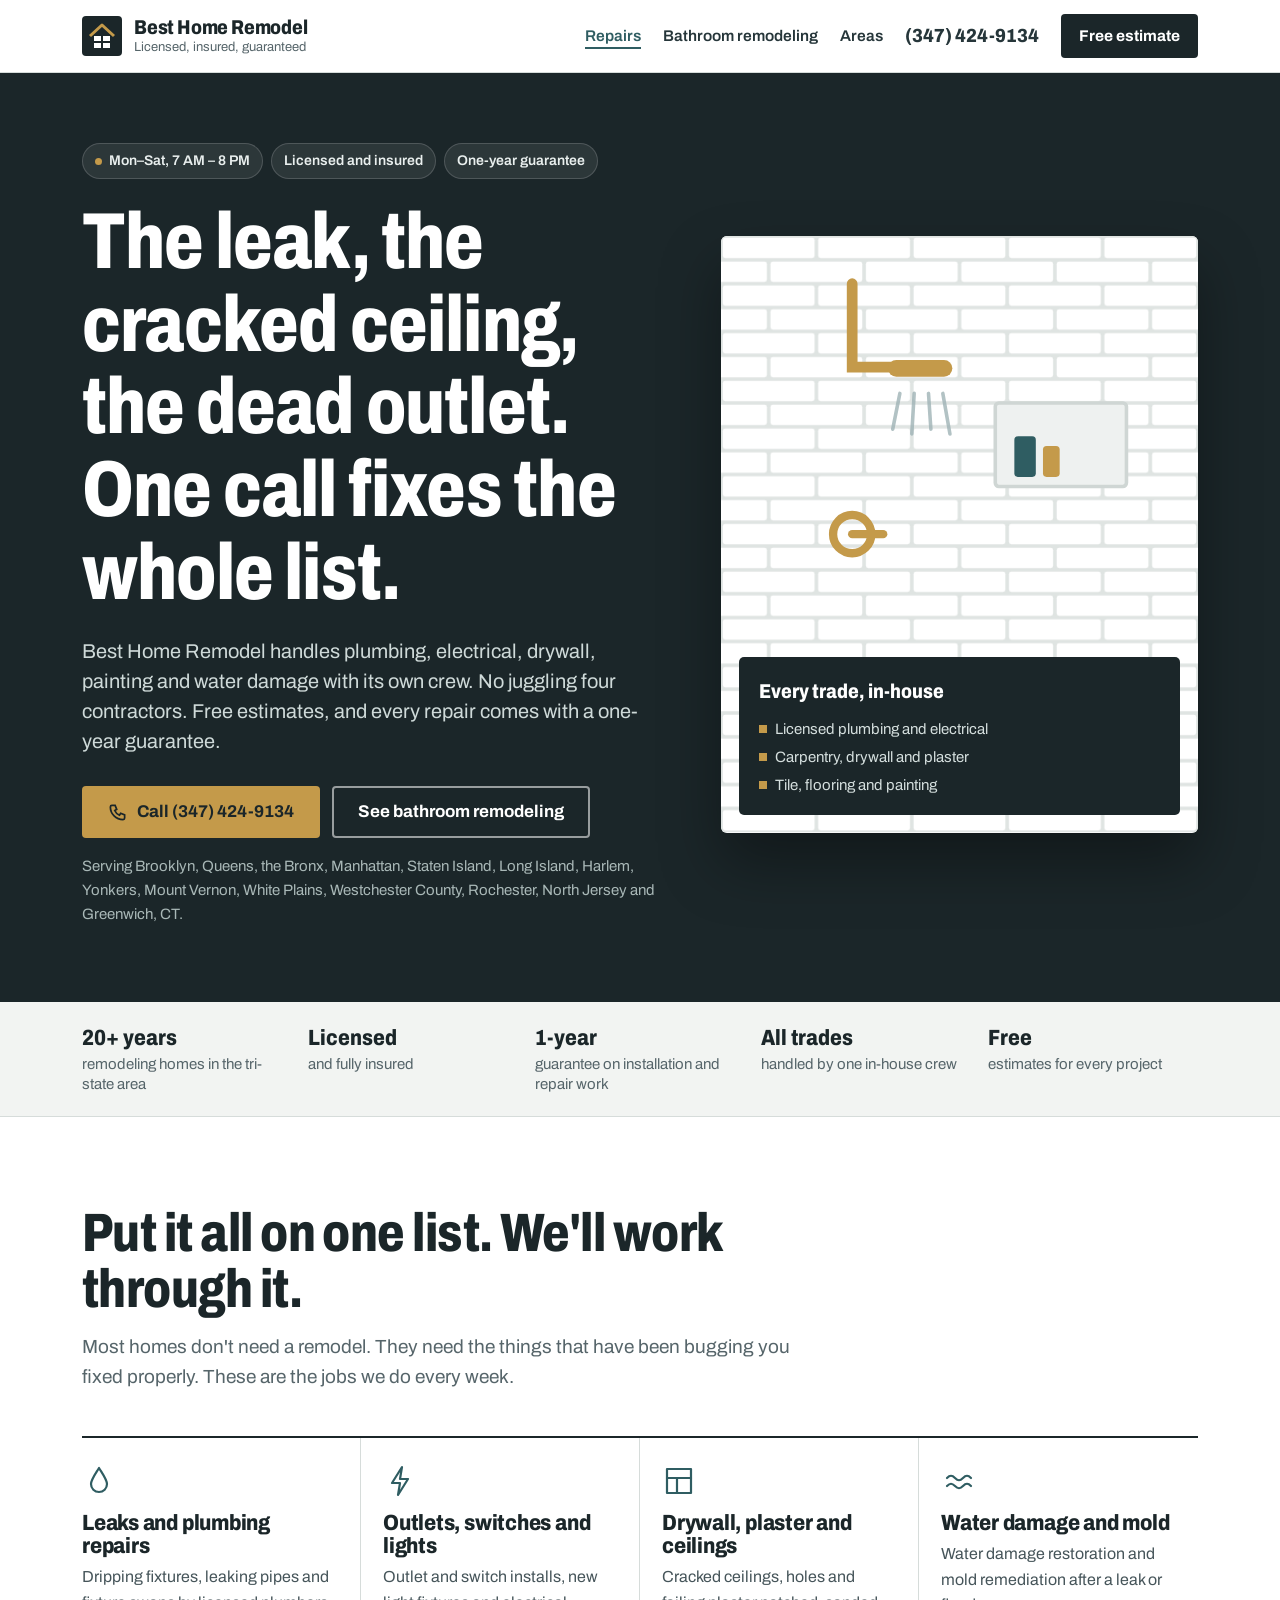
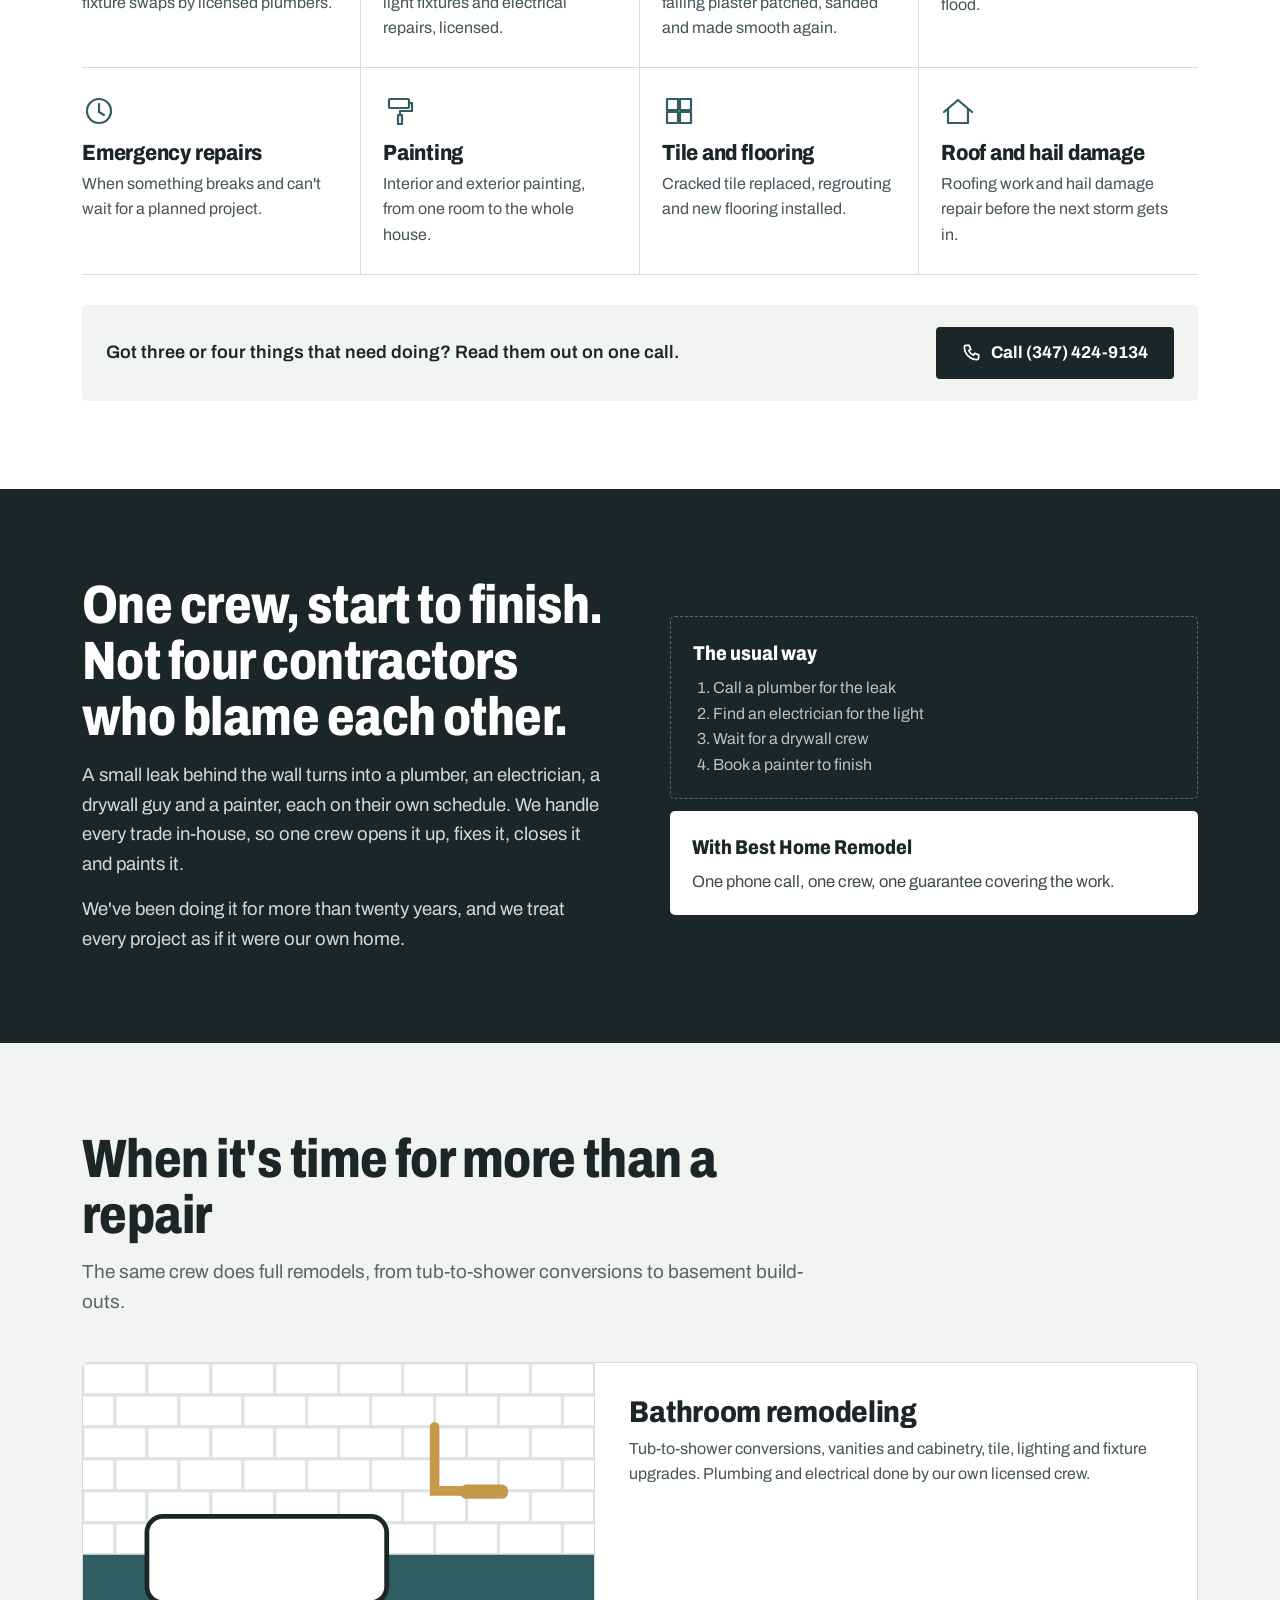
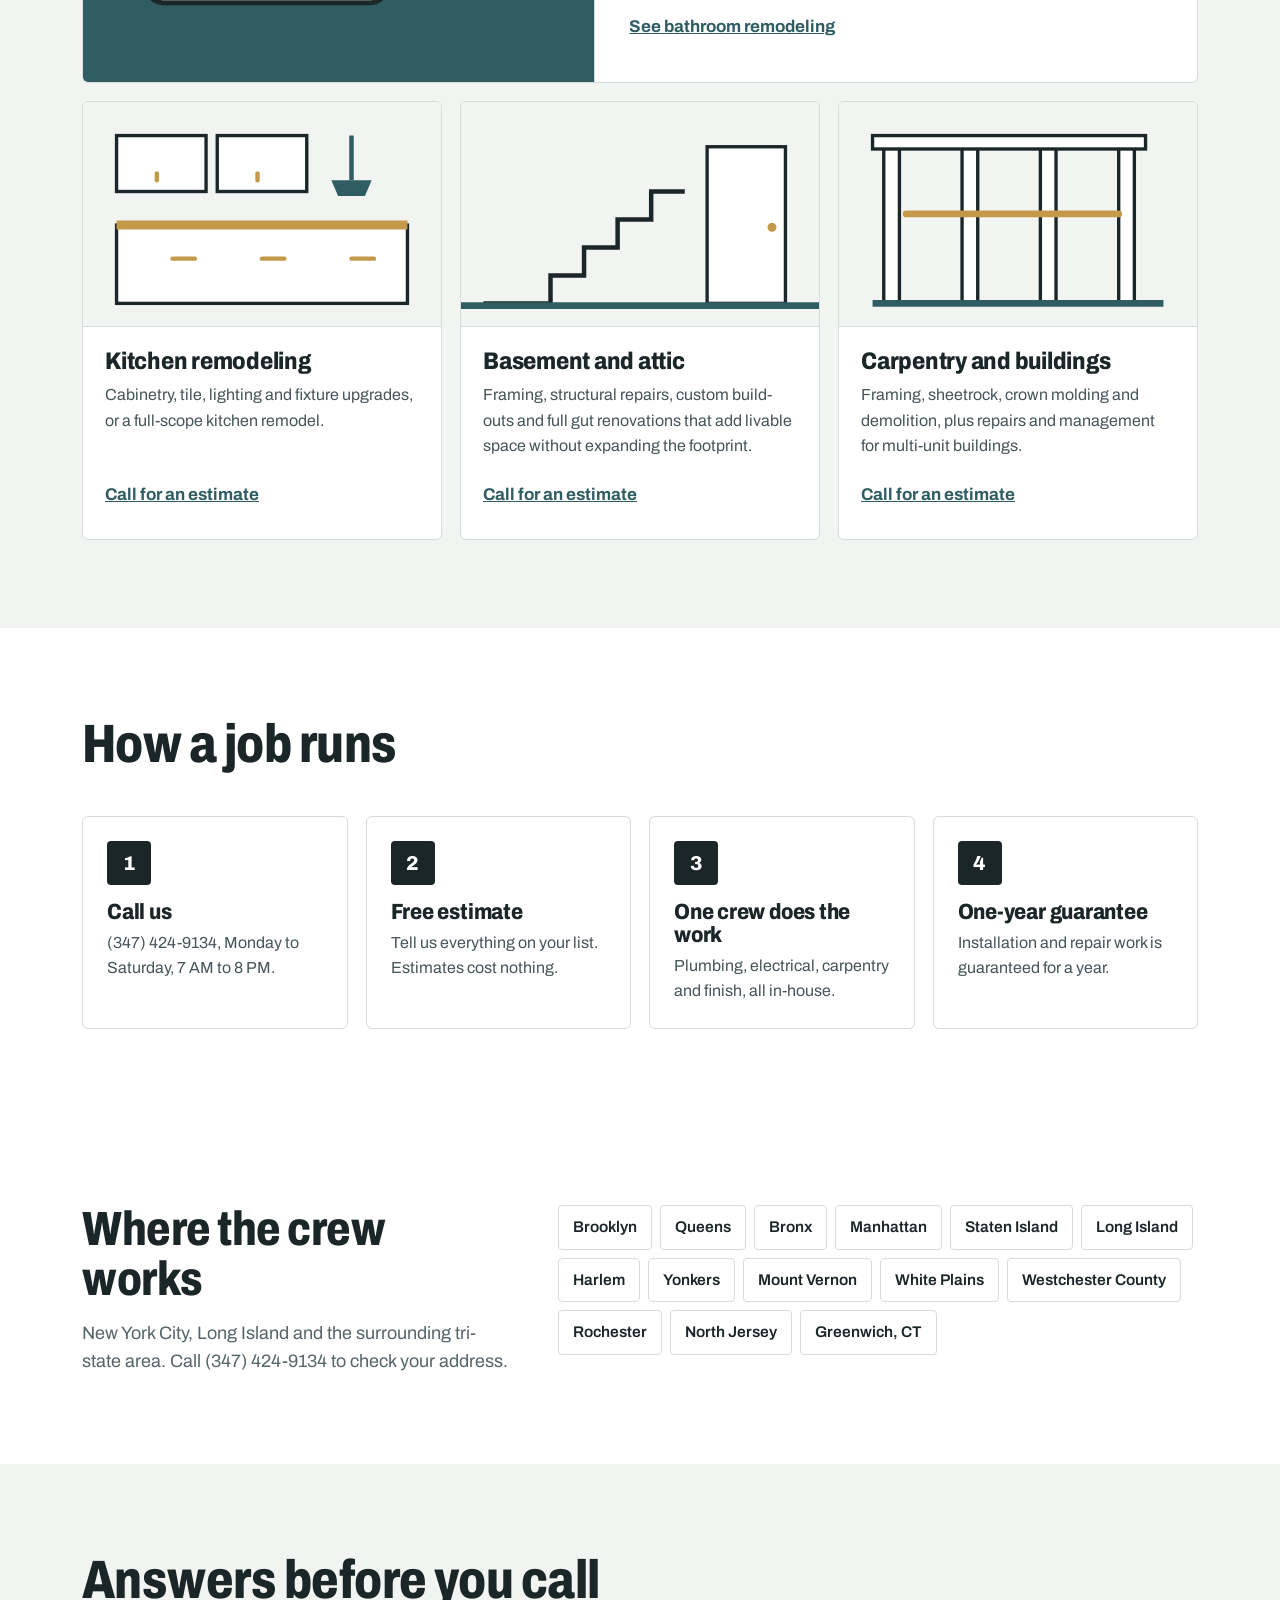
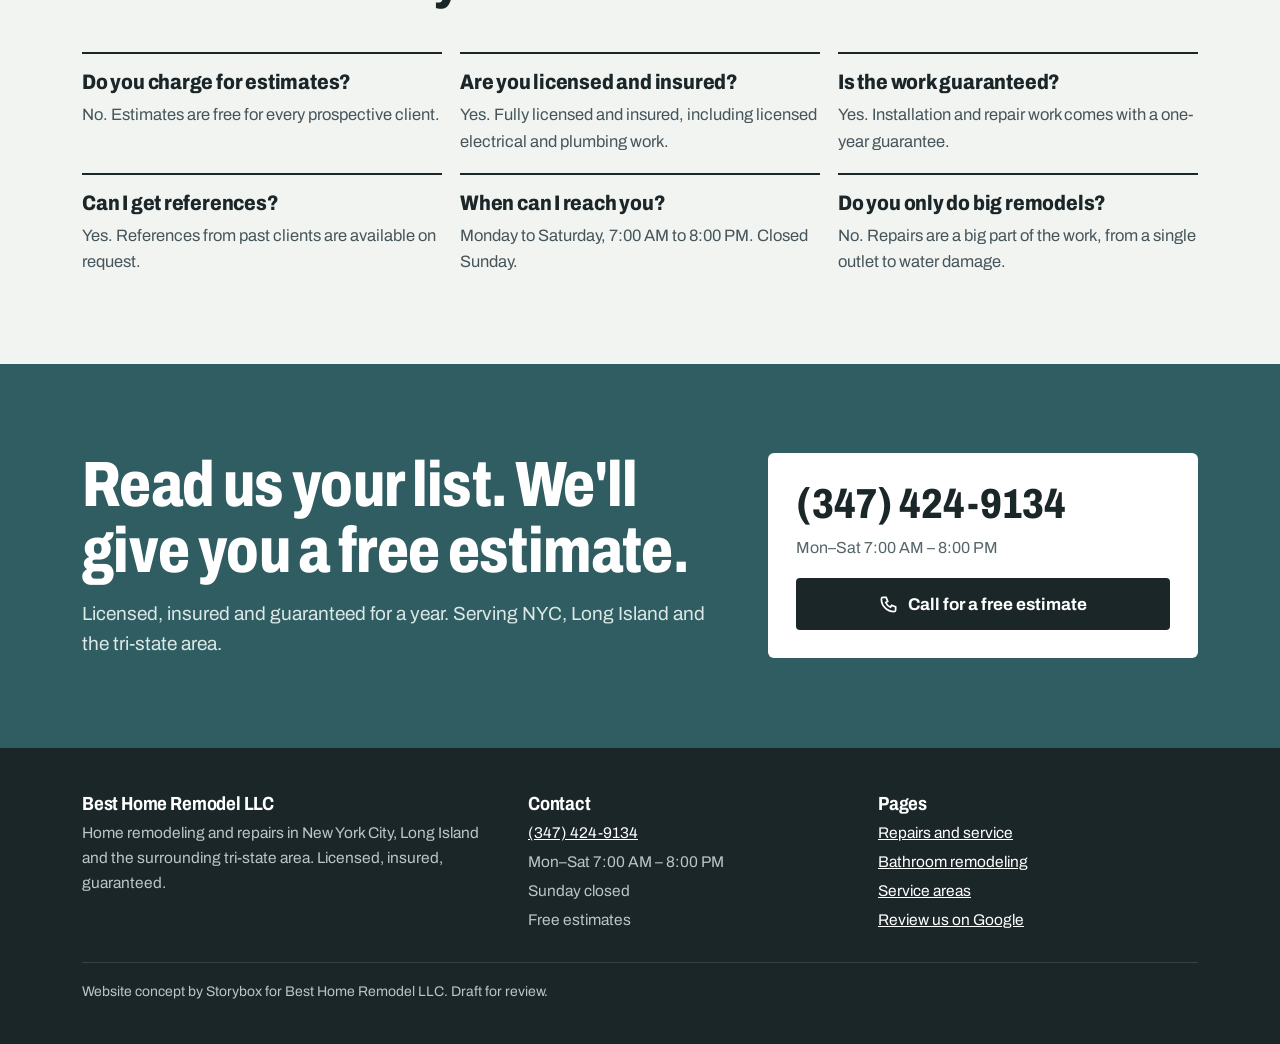
==== index.html @ 18600c7a "Best Home Remodel website: service home page and bathroom remodeling landing page Co-Authored-By: Cl" ====
<!DOCTYPE html>
<html lang="en">
<head>
<meta charset="utf-8">
<meta name="viewport" content="width=device-width, initial-scale=1, viewport-fit=cover">
<meta name="robots" content="noindex, nofollow">
<title>Best Home Remodel LLC – Home repairs and remodeling in NYC and Long Island</title>
<meta name="description" content="Licensed, insured home repairs and remodeling in Brooklyn, Queens, the Bronx, Manhattan, Staten Island and Long Island. Plumbing, electrical, drywall, water damage. Free estimates. Call (347) 424-9134.">
<link rel="preconnect" href="https://fonts.googleapis.com">
<link rel="preconnect" href="https://fonts.gstatic.com" crossorigin>
<link href="https://fonts.googleapis.com/css2?family=Archivo:wdth,wght@62..125,400..800&display=swap" rel="stylesheet">
<link rel="stylesheet" href="styles.css">
</head>
<body>
<a class="skip" href="#main">Skip to content</a><header class="top">
  <div class="wrap">
    <a class="brand" href="index.html" aria-label="Best Home Remodel LLC home"><svg class="brand-mark" viewBox="0 0 40 40" aria-hidden="true"><rect width="40" height="40" rx="4" fill="#1b2629"/><path d="M8 20 20 9l12 11" fill="none" stroke="#c49a4a" stroke-width="3" stroke-linejoin="round"/><rect x="12" y="20" width="7" height="5" fill="#fff"/><rect x="21" y="20" width="7" height="5" fill="#fff"/><rect x="12" y="27" width="7" height="5" fill="#fff"/><rect x="21" y="27" width="7" height="5" fill="#fff"/></svg><div><b>Best Home Remodel</b><span>Licensed, insured, guaranteed</span></div></a>
    <nav class="nav" aria-label="Main">
      <a class="navlink hide-md" href="index.html#repairs" aria-current="page">Repairs</a>
      <a class="navlink" href="bathroom.html">Bathroom remodeling</a>
      <a class="navlink hide-md" href="index.html#areas">Areas</a>
      <a class="top-num" href="tel:+13474249134">(347) 424-9134</a>
      <a class="btn btn-ink" href="tel:+13474249134">Free estimate</a>
      <a class="mini" href="tel:+13474249134">Call</a>
    </nav>
  </div>
</header>
<main id="main">
<section class="hero" aria-labelledby="h1">
  <div class="wrap">
    <div>
      <div class="hero-meta"><span class="chip"><i></i>Mon–Sat, 7 AM – 8 PM</span><span class="chip">Licensed and insured</span><span class="chip">One-year guarantee</span></div>
      <h1 id="h1">The leak, the cracked ceiling, the dead outlet. One call fixes the whole list.</h1>
      <p class="hero-sub">Best Home Remodel handles plumbing, electrical, drywall, painting and water damage with its own crew. No juggling four contractors. Free estimates, and every repair comes with a one-year guarantee.</p>
      <div class="hero-cta">
        <a class="btn btn-brass" href="tel:+13474249134"><svg viewBox="0 0 24 24" fill="none" stroke="currentColor" stroke-width="2.2" aria-hidden="true"><path d="M5 3h4l2 5-2.5 1.5a11 11 0 0 0 6 6L16 13l5 2v4a2 2 0 0 1-2 2A16 16 0 0 1 3 5a2 2 0 0 1 2-2"/></svg>Call (347) 424-9134</a>
        <a class="btn btn-line-light" href="bathroom.html">See bathroom remodeling</a>
      </div>
      <p class="hero-note">Serving Brooklyn, Queens, the Bronx, Manhattan, Staten Island, Long Island, Harlem, Yonkers, Mount Vernon, White Plains, Westchester County, Rochester, North Jersey and Greenwich, CT.</p>
    </div>
    <div class="tilepanel">
      <svg viewBox="0 0 400 500" preserveAspectRatio="xMidYMid slice" aria-hidden="true">
  <defs>
    <pattern id="sub" width="80" height="40" patternUnits="userSpaceOnUse">
      <rect width="80" height="40" fill="#dfe4e2"/>
      <rect x="1.5" y="1.5" width="77" height="17" rx="2" fill="#fff"/>
      <rect x="-38.5" y="21.5" width="77" height="17" rx="2" fill="#fff"/>
      <rect x="41.5" y="21.5" width="77" height="17" rx="2" fill="#fff"/>
    </pattern>
  </defs>
  <rect width="400" height="500" fill="url(#sub)"/>
  <rect x="230" y="140" width="110" height="70" rx="3" fill="#eef1f0" stroke="#cfd6d4" stroke-width="3"/>
  <rect x="246" y="168" width="18" height="34" rx="3" fill="#2f5d62"/><rect x="270" y="176" width="14" height="26" rx="3" fill="#c49a4a"/>
  <path d="M110 40v70h46" fill="none" stroke="#c49a4a" stroke-width="9" stroke-linecap="round"/>
  <rect x="140" y="104" width="54" height="14" rx="7" fill="#c49a4a"/>
  <g stroke="#9fb3b6" stroke-width="3" stroke-linecap="round" opacity=".8"><path d="M150 132l-6 30M162 132l-2 34M174 132l2 30M186 132l6 34"/></g>
  <circle cx="110" cy="250" r="16" fill="none" stroke="#c49a4a" stroke-width="7"/><path d="M110 250h26" stroke="#c49a4a" stroke-width="7" stroke-linecap="round"/>
</svg>
      <div class="tilecard"><b>Every trade, in-house</b><ul><li>Licensed plumbing and electrical</li><li>Carpentry, drywall and plaster</li><li>Tile, flooring and painting</li></ul></div>
    </div>
  </div>
</section>

<div class="proof"><ul>
  <li><b>20+ years</b>remodeling homes in the tri-state area</li>
  <li><b>Licensed</b>and fully insured</li>
  <li><b>1-year</b>guarantee on installation and repair work</li>
  <li><b>All trades</b>handled by one in-house crew</li>
  <li><b>Free</b>estimates for every project</li>
</ul></div>

<section class="band" id="repairs" aria-labelledby="rep-h">
  <div class="wrap">
    <div class="head"><h2 id="rep-h">Put it all on one list. We'll work through it.</h2><p>Most homes don't need a remodel. They need the things that have been bugging you fixed properly. These are the jobs we do every week.</p></div>
    <div class="fixes"><article class="fix"><svg viewBox="0 0 34 34" fill="none" stroke="currentColor" stroke-width="2.2" stroke-linecap="round" stroke-linejoin="round" aria-hidden="true"><path d="M17 4c-5 8-8 12-8 16a8 8 0 0 0 16 0c0-4-3-8-8-16z"/></svg><h3>Leaks and plumbing repairs</h3><p>Dripping fixtures, leaking pipes and fixture swaps by licensed plumbers.</p></article><article class="fix"><svg viewBox="0 0 34 34" fill="none" stroke="currentColor" stroke-width="2.2" stroke-linecap="round" stroke-linejoin="round" aria-hidden="true"><path d="M19 3 9 19h8l-2 12 10-16h-8z"/></svg><h3>Outlets, switches and lights</h3><p>Outlet and switch installs, new light fixtures and electrical repairs, licensed.</p></article><article class="fix"><svg viewBox="0 0 34 34" fill="none" stroke="currentColor" stroke-width="2.2" stroke-linecap="round" stroke-linejoin="round" aria-hidden="true"><rect x="5" y="5" width="24" height="24"/><path d="M5 14h24M15 14v15"/></svg><h3>Drywall, plaster and ceilings</h3><p>Cracked ceilings, holes and failing plaster patched, sanded and made smooth again.</p></article><article class="fix"><svg viewBox="0 0 34 34" fill="none" stroke="currentColor" stroke-width="2.2" stroke-linecap="round" stroke-linejoin="round" aria-hidden="true"><path d="M6 22c3-3 5-3 8 0s5 3 8 0 5-3 8 0"/><path d="M6 14c3-3 5-3 8 0s5 3 8 0 5-3 8 0"/></svg><h3>Water damage and mold</h3><p>Water damage restoration and mold remediation after a leak or flood.</p></article><article class="fix"><svg viewBox="0 0 34 34" fill="none" stroke="currentColor" stroke-width="2.2" stroke-linecap="round" stroke-linejoin="round" aria-hidden="true"><circle cx="17" cy="17" r="12"/><path d="M17 10v8l5 3"/></svg><h3>Emergency repairs</h3><p>When something breaks and can't wait for a planned project.</p></article><article class="fix"><svg viewBox="0 0 34 34" fill="none" stroke="currentColor" stroke-width="2.2" stroke-linecap="round" stroke-linejoin="round" aria-hidden="true"><rect x="6" y="5" width="20" height="9" rx="1"/><path d="M26 9h3v8H17v4M15 21h4v9h-4z"/></svg><h3>Painting</h3><p>Interior and exterior painting, from one room to the whole house.</p></article><article class="fix"><svg viewBox="0 0 34 34" fill="none" stroke="currentColor" stroke-width="2.2" stroke-linecap="round" stroke-linejoin="round" aria-hidden="true"><rect x="5" y="5" width="11" height="11"/><rect x="18" y="5" width="11" height="11"/><rect x="5" y="18" width="11" height="11"/><rect x="18" y="18" width="11" height="11"/></svg><h3>Tile and flooring</h3><p>Cracked tile replaced, regrouting and new flooring installed.</p></article><article class="fix"><svg viewBox="0 0 34 34" fill="none" stroke="currentColor" stroke-width="2.2" stroke-linecap="round" stroke-linejoin="round" aria-hidden="true"><path d="M3 18 17 6l14 12"/><path d="M7 15v14h20V15"/></svg><h3>Roof and hail damage</h3><p>Roofing work and hail damage repair before the next storm gets in.</p></article></div>
    <div class="fix-cta"><p>Got three or four things that need doing? Read them out on one call.</p><a class="btn btn-ink" href="tel:+13474249134"><svg viewBox="0 0 24 24" fill="none" stroke="currentColor" stroke-width="2.2" aria-hidden="true"><path d="M5 3h4l2 5-2.5 1.5a11 11 0 0 0 6 6L16 13l5 2v4a2 2 0 0 1-2 2A16 16 0 0 1 3 5a2 2 0 0 1 2-2"/></svg>Call (347) 424-9134</a></div>
  </div>
</section>

<section class="band band-ink" aria-labelledby="crew-h">
  <div class="wrap crew">
    <div>
      <h2 id="crew-h">One crew, start to finish. Not four contractors who blame each other.</h2>
      <p>A small leak behind the wall turns into a plumber, an electrician, a drywall guy and a painter, each on their own schedule. We handle every trade in-house, so one crew opens it up, fixes it, closes it and paints it.</p>
      <p>We've been doing it for more than twenty years, and we treat every project as if it were our own home.</p>
    </div>
    <div class="versus">
      <div class="vs-old"><b>The usual way</b><ol><li>Call a plumber for the leak</li><li>Find an electrician for the light</li><li>Wait for a drywall crew</li><li>Book a painter to finish</li></ol></div>
      <div class="vs-new"><b>With Best Home Remodel</b><p>One phone call, one crew, one guarantee covering the work.</p></div>
    </div>
  </div>
</section>

<section class="band band-stone" id="remodels" aria-labelledby="rem-h">
  <div class="wrap">
    <div class="head"><h2 id="rem-h">When it's time for more than a repair</h2><p>The same crew does full remodels, from tub-to-shower conversions to basement build-outs.</p></div>
    <div class="rems">
      <article class="rem rem-feature"><div class="art"><svg viewBox="0 0 320 200" preserveAspectRatio="xMidYMid slice" aria-hidden="true"><rect width="320" height="200" fill="#eef1f0"/><g fill="#fff" stroke="#dfe4e2" stroke-width="2"><rect x="0" y="0" width="40" height="20"/><rect x="40" y="0" width="40" height="20"/><rect x="80" y="0" width="40" height="20"/><rect x="120" y="0" width="40" height="20"/><rect x="160" y="0" width="40" height="20"/><rect x="200" y="0" width="40" height="20"/><rect x="240" y="0" width="40" height="20"/><rect x="280" y="0" width="40" height="20"/><rect x="-20" y="20" width="40" height="20"/><rect x="20" y="20" width="40" height="20"/><rect x="60" y="20" width="40" height="20"/><rect x="100" y="20" width="40" height="20"/><rect x="140" y="20" width="40" height="20"/><rect x="180" y="20" width="40" height="20"/><rect x="220" y="20" width="40" height="20"/><rect x="260" y="20" width="40" height="20"/><rect x="300" y="20" width="40" height="20"/><rect x="0" y="40" width="40" height="20"/><rect x="40" y="40" width="40" height="20"/><rect x="80" y="40" width="40" height="20"/><rect x="120" y="40" width="40" height="20"/><rect x="160" y="40" width="40" height="20"/><rect x="200" y="40" width="40" height="20"/><rect x="240" y="40" width="40" height="20"/><rect x="280" y="40" width="40" height="20"/><rect x="-20" y="60" width="40" height="20"/><rect x="20" y="60" width="40" height="20"/><rect x="60" y="60" width="40" height="20"/><rect x="100" y="60" width="40" height="20"/><rect x="140" y="60" width="40" height="20"/><rect x="180" y="60" width="40" height="20"/><rect x="220" y="60" width="40" height="20"/><rect x="260" y="60" width="40" height="20"/><rect x="300" y="60" width="40" height="20"/><rect x="0" y="80" width="40" height="20"/><rect x="40" y="80" width="40" height="20"/><rect x="80" y="80" width="40" height="20"/><rect x="120" y="80" width="40" height="20"/><rect x="160" y="80" width="40" height="20"/><rect x="200" y="80" width="40" height="20"/><rect x="240" y="80" width="40" height="20"/><rect x="280" y="80" width="40" height="20"/><rect x="-20" y="100" width="40" height="20"/><rect x="20" y="100" width="40" height="20"/><rect x="60" y="100" width="40" height="20"/><rect x="100" y="100" width="40" height="20"/><rect x="140" y="100" width="40" height="20"/><rect x="180" y="100" width="40" height="20"/><rect x="220" y="100" width="40" height="20"/><rect x="260" y="100" width="40" height="20"/><rect x="300" y="100" width="40" height="20"/></g><rect x="0" y="120" width="320" height="80" fill="#2f5d62"/><rect x="40" y="96" width="150" height="54" rx="10" fill="#fff" stroke="#1b2629" stroke-width="3"/><path d="M220 40v40h24" stroke="#c49a4a" stroke-width="6" fill="none" stroke-linecap="round"/><rect x="236" y="76" width="30" height="9" rx="4" fill="#c49a4a"/></svg></div><div class="txt"><h3>Bathroom remodeling</h3><p>Tub-to-shower conversions, vanities and cabinetry, tile, lighting and fixture upgrades. Plumbing and electrical done by our own licensed crew.</p><a href="bathroom.html">See bathroom remodeling</a></div></article>
      <article class="rem"><div class="art"><svg viewBox="0 0 320 200" preserveAspectRatio="xMidYMid slice" aria-hidden="true"><rect width="320" height="200" fill="#f2f4f2"/><g fill="#fff" stroke="#1b2629" stroke-width="3"><rect x="30" y="30" width="80" height="50"/><rect x="120" y="30" width="80" height="50"/><rect x="30" y="110" width="260" height="70"/></g><path d="M30 110h260" stroke="#c49a4a" stroke-width="8"/><g stroke="#c49a4a" stroke-width="4" stroke-linecap="round"><path d="M66 70v-6M156 70v-6M80 140h20M160 140h20M240 140h20"/></g><path d="M240 30v40" stroke="#2f5d62" stroke-width="4"/><path d="M222 70h36l-6 14h-24z" fill="#2f5d62"/></svg></div><div class="txt"><h3>Kitchen remodeling</h3><p>Cabinetry, tile, lighting and fixture upgrades, or a full-scope kitchen remodel.</p><a href="tel:+13474249134">Call for an estimate</a></div></article>
      <article class="rem"><div class="art"><svg viewBox="0 0 320 200" preserveAspectRatio="xMidYMid slice" aria-hidden="true"><rect width="320" height="200" fill="#f2f4f2"/><path d="M20 180h60v-25h30v-25h30v-25h30v-25h30" fill="none" stroke="#1b2629" stroke-width="4"/><rect x="220" y="40" width="70" height="140" fill="#fff" stroke="#1b2629" stroke-width="3"/><circle cx="278" cy="112" r="4" fill="#c49a4a"/><path d="M0 182h320" stroke="#2f5d62" stroke-width="6"/></svg></div><div class="txt"><h3>Basement and attic</h3><p>Framing, structural repairs, custom build-outs and full gut renovations that add livable space without expanding the footprint.</p><a href="tel:+13474249134">Call for an estimate</a></div></article>
      <article class="rem"><div class="art"><svg viewBox="0 0 320 200" preserveAspectRatio="xMidYMid slice" aria-hidden="true"><rect width="320" height="200" fill="#f2f4f2"/><g stroke="#1b2629" stroke-width="3" fill="#fff"><rect x="40" y="40" width="14" height="140"/><rect x="110" y="40" width="14" height="140"/><rect x="180" y="40" width="14" height="140"/><rect x="250" y="40" width="14" height="140"/><rect x="30" y="30" width="244" height="12"/></g><path d="M30 180h260" stroke="#2f5d62" stroke-width="6"/><path d="M60 100h190" stroke="#c49a4a" stroke-width="6" stroke-linecap="round"/></svg></div><div class="txt"><h3>Carpentry and buildings</h3><p>Framing, sheetrock, crown molding and demolition, plus repairs and management for multi-unit buildings.</p><a href="tel:+13474249134">Call for an estimate</a></div></article>
    </div>
  </div>
</section>

<section class="band" aria-labelledby="how-h">
  <div class="wrap">
    <div class="head"><h2 id="how-h">How a job runs</h2></div>
    <ol class="steps">
      <li><h3>Call us</h3><p>(347) 424-9134, Monday to Saturday, 7 AM to 8 PM.</p></li>
      <li><h3>Free estimate</h3><p>Tell us everything on your list. Estimates cost nothing.</p></li>
      <li><h3>One crew does the work</h3><p>Plumbing, electrical, carpentry and finish, all in-house.</p></li>
      <li><h3>One-year guarantee</h3><p>Installation and repair work is guaranteed for a year.</p></li>
    </ol>
  </div>
</section>

<section class="band" id="areas" aria-labelledby="areas-h">
  <div class="wrap areas">
    <div><h2 id="areas-h">Where the crew works</h2><p>New York City, Long Island and the surrounding tri-state area. Call (347) 424-9134 to check your address.</p></div>
    <ul class="area-list"><li>Brooklyn</li><li>Queens</li><li>Bronx</li><li>Manhattan</li><li>Staten Island</li><li>Long Island</li><li>Harlem</li><li>Yonkers</li><li>Mount Vernon</li><li>White Plains</li><li>Westchester County</li><li>Rochester</li><li>North Jersey</li><li>Greenwich, CT</li></ul>
  </div>
</section>

<section class="band band-stone" aria-labelledby="ans-h">
  <div class="wrap">
    <div class="head"><h2 id="ans-h">Answers before you call</h2></div>
    <div class="answers">
      <div class="ans"><h3>Do you charge for estimates?</h3><p>No. Estimates are free for every prospective client.</p></div>
      <div class="ans"><h3>Are you licensed and insured?</h3><p>Yes. Fully licensed and insured, including licensed electrical and plumbing work.</p></div>
      <div class="ans"><h3>Is the work guaranteed?</h3><p>Yes. Installation and repair work comes with a one-year guarantee.</p></div>
      <div class="ans"><h3>Can I get references?</h3><p>Yes. References from past clients are available on request.</p></div>
      <div class="ans"><h3>When can I reach you?</h3><p>Monday to Saturday, 7:00 AM to 8:00 PM. Closed Sunday.</p></div>
      <div class="ans"><h3>Do you only do big remodels?</h3><p>No. Repairs are a big part of the work, from a single outlet to water damage.</p></div>
    </div>
  </div>
</section>

<section class="final" aria-labelledby="final-h">
  <div class="wrap">
    <div><h2 id="final-h">Read us your list. We'll give you a free estimate.</h2><p>Licensed, insured and guaranteed for a year. Serving NYC, Long Island and the tri-state area.</p></div>
    <div class="final-box"><a class="num" href="tel:+13474249134">(347) 424-9134</a><p>Mon–Sat 7:00 AM – 8:00 PM</p><a class="btn btn-ink" href="tel:+13474249134"><svg viewBox="0 0 24 24" fill="none" stroke="currentColor" stroke-width="2.2" aria-hidden="true"><path d="M5 3h4l2 5-2.5 1.5a11 11 0 0 0 6 6L16 13l5 2v4a2 2 0 0 1-2 2A16 16 0 0 1 3 5a2 2 0 0 1 2-2"/></svg>Call for a free estimate</a></div>
  </div>
</section>
</main>
<footer>
  <div class="wrap">
    <div><h3>Best Home Remodel LLC</h3><p>Home remodeling and repairs in New York City, Long Island and the surrounding tri-state area. Licensed, insured, guaranteed.</p></div>
    <div><h3>Contact</h3><ul><li><a href="tel:+13474249134">(347) 424-9134</a></li><li>Mon–Sat 7:00 AM – 8:00 PM</li><li>Sunday closed</li><li>Free estimates</li></ul></div>
    <div><h3>Pages</h3><ul><li><a href="index.html#repairs">Repairs and service</a></li><li><a href="bathroom.html">Bathroom remodeling</a></li><li><a href="index.html#areas">Service areas</a></li><li><a href="https://search.google.com/local/writereview?placeid=ChIJJx5KCB2IJyoRbcGfbF3zYCs">Review us on Google</a></li></ul></div>
    <p class="fine">Website concept by Storybox for Best Home Remodel LLC. Draft for review.</p>
  </div>
</footer>
<nav class="phonebar" aria-label="Quick contact">
  <a class="btn btn-brass" href="tel:+13474249134">Call (347) 424-9134</a>
  <a class="btn btn-line-light" href="tel:+13474249134">Free estimate</a>
</nav>
</body>
</html>
---- styles.css ----
:root{
  --ink:#1b2629; --ink-2:#26363a; --teal:#2f5d62; --teal-dk:#234649;
  --brass:#c49a4a; --brass-dk:#a87f33;
  --tile:#ffffff; --grout:#e3e7e5; --stone:#f2f4f2; --muted:#56656a; --line:#d6dcda;
  --font:"Archivo",system-ui,-apple-system,"Segoe UI",sans-serif;
  --wrap:1160px;
}
*{box-sizing:border-box}
html{scroll-behavior:smooth}
body{margin:0;font-family:var(--font);font-size:17px;line-height:1.6;color:var(--ink);background:var(--tile);-webkit-font-smoothing:antialiased}
img,svg{display:block;max-width:100%}
a{color:inherit}
h1,h2,h3{font-family:var(--font);margin:0;line-height:1.04;font-stretch:88%;letter-spacing:-.01em}
p{margin:0}
.wrap{max-width:var(--wrap);margin:0 auto;padding:0 22px}
.skip{position:absolute;left:-9999px;top:8px;background:var(--brass);color:var(--ink);padding:10px 14px;z-index:99;font-weight:700}
.skip:focus{left:8px}
:focus-visible{outline:3px solid var(--brass);outline-offset:3px;border-radius:3px}

/* header */
.top{position:sticky;top:0;z-index:40;background:rgba(255,255,255,.96);backdrop-filter:blur(6px);border-bottom:1px solid var(--line)}
.top .wrap{display:flex;align-items:center;justify-content:space-between;gap:18px;min-height:72px}
.brand{display:flex;align-items:center;gap:12px;text-decoration:none}
.brand-mark{width:40px;height:40px}
.brand b{display:block;font-size:20px;font-weight:800;font-stretch:85%;letter-spacing:-.01em;line-height:1}
.brand span{display:block;font-size:13px;color:var(--muted);line-height:1.2;margin-top:3px}
.nav{display:flex;align-items:center;gap:22px;font-size:15.5px;font-weight:600}
.nav a{text-decoration:none;color:var(--ink-2)}
.nav a:hover{color:var(--teal)}
.nav a[aria-current="page"]{color:var(--teal);text-decoration:underline;text-underline-offset:6px;text-decoration-thickness:2px}
.top-num{font-weight:800;font-size:19px;text-decoration:none;font-stretch:90%}

/* buttons */
.btn{display:inline-flex;align-items:center;justify-content:center;gap:10px;min-height:52px;padding:0 24px;border-radius:4px;font-weight:700;font-size:17px;text-decoration:none;border:2px solid transparent;transition:background .15s,border-color .15s,color .15s}
.btn svg{width:19px;height:19px;flex:none}
.btn-brass{background:var(--brass);color:var(--ink)}
.btn-brass:hover{background:#d4ab5c}
.btn-ink{background:var(--ink);color:#fff}
.btn-ink:hover{background:var(--teal-dk)}
.btn-line{border-color:var(--ink);color:var(--ink)}
.btn-line:hover{background:var(--ink);color:#fff}
.btn-line-light{border-color:rgba(255,255,255,.55);color:#fff}
.btn-line-light:hover{border-color:#fff;background:rgba(255,255,255,.08)}
.top .btn{min-height:44px;font-size:15.5px;padding:0 16px}

/* hero */
.hero{background:var(--ink);color:#fff;overflow:hidden}
.hero .wrap{display:grid;grid-template-columns:1.1fr .9fr;gap:56px;align-items:center;padding-top:70px;padding-bottom:76px}
.hero-meta{display:flex;flex-wrap:wrap;gap:8px;margin-bottom:22px}
.chip{display:inline-flex;align-items:center;gap:7px;font-size:14px;font-weight:600;padding:6px 12px;border-radius:999px;background:rgba(255,255,255,.08);border:1px solid rgba(255,255,255,.16);color:#e9efee}
.chip i{width:7px;height:7px;border-radius:50%;background:var(--brass);display:inline-block}
.hero h1{font-size:clamp(44px,6.2vw,80px);font-weight:800;font-stretch:78%}
.hero-sub{margin-top:22px;font-size:20px;line-height:1.5;color:#cfdad9;max-width:33em}
.hero-cta{display:flex;flex-wrap:wrap;gap:12px;margin-top:30px}
.hero-note{margin-top:16px;font-size:15px;color:#a9b8b7}

/* tile panel (memorable element) */
.tilepanel{position:relative;border-radius:6px;overflow:hidden;background:#fff;aspect-ratio:4/5;box-shadow:0 30px 60px rgba(0,0,0,.35)}
.tilepanel svg{width:100%;height:100%}
.tilecard{position:absolute;left:18px;right:18px;bottom:18px;background:var(--ink);color:#fff;border-radius:5px;padding:18px 20px}
.tilecard b{display:block;font-size:20px;font-stretch:85%;font-weight:800}
.tilecard ul{margin:10px 0 0;padding:0;list-style:none;display:grid;gap:4px;font-size:15px;color:#d5dfde}
.tilecard li{display:flex;gap:8px;align-items:flex-start}
.tilecard li::before{content:"";width:8px;height:8px;margin-top:8px;background:var(--brass);flex:none}

/* proof strip */
.proof{background:var(--stone);border-bottom:1px solid var(--line)}
.proof ul{list-style:none;margin:0 auto;padding:22px 22px;max-width:var(--wrap);display:grid;grid-template-columns:repeat(5,1fr);gap:16px}
.proof li{font-size:15px;color:var(--muted);line-height:1.35}
.proof b{display:block;font-size:22px;color:var(--ink);font-stretch:85%;font-weight:800}

/* sections */
section{scroll-margin-top:84px}
.band{padding:88px 0}
.band-stone{background:var(--stone)}
.band-ink{background:var(--ink);color:#fff}
.head{max-width:740px;margin-bottom:44px}
.head h2{font-size:clamp(34px,4.4vw,54px);font-weight:800;font-stretch:80%}
.head p{margin-top:14px;font-size:19px;color:var(--muted)}
.band-ink .head p{color:#bccac9}

/* fix list */
.fixes{display:grid;grid-template-columns:repeat(4,1fr);border-top:2px solid var(--ink)}
.fix{padding:26px 22px 26px 0;border-bottom:1px solid var(--line)}
.fix:not(:nth-child(4n)){border-right:1px solid var(--line)}
.fix:not(:nth-child(4n+1)){padding-left:22px}
.fix svg{width:34px;height:34px;color:var(--teal);margin-bottom:14px}
.fix h3{font-size:22px;font-weight:800}
.fix p{margin-top:6px;font-size:16px;color:#46555a}
.fix-cta{display:flex;flex-wrap:wrap;align-items:center;justify-content:space-between;gap:16px;margin-top:30px;padding:22px 24px;background:var(--stone);border-radius:5px}
.fix-cta p{font-size:18px;font-weight:600}

/* one crew */
.crew{display:grid;grid-template-columns:1fr 1fr;gap:60px;align-items:center}
.crew h2{font-size:clamp(34px,4.4vw,54px);font-weight:800;font-stretch:80%}
.crew p{margin-top:16px;font-size:18.5px;color:#cfdad9}
.versus{display:grid;gap:12px}
.versus div{border-radius:5px;padding:20px 22px}
.vs-old{border:1px dashed rgba(255,255,255,.3);color:#b6c4c3}
.vs-old b,.vs-new b{display:block;font-size:20px;font-stretch:85%;font-weight:800;margin-bottom:6px;color:#fff}
.vs-old ol{margin:0;padding-left:20px;font-size:16px}
.vs-new{background:#fff;color:var(--ink)}
.vs-new b{color:var(--ink)}
.vs-new p{margin:0;font-size:16.5px;color:#3c4a4f}

/* remodel cards */
.rems{display:grid;grid-template-columns:repeat(3,1fr);gap:18px}
.rem{border:1px solid var(--line);border-radius:6px;overflow:hidden;background:#fff;display:flex;flex-direction:column}
.rem .art{aspect-ratio:16/10;background:var(--stone);border-bottom:1px solid var(--line)}
.rem .art svg{width:100%;height:100%}
.rem div.txt{padding:22px;flex:1;display:flex;flex-direction:column}
.rem h3{font-size:24px;font-weight:800}
.rem p{margin-top:8px;color:#46555a;font-size:16px;flex:1}
.rem a{margin-top:14px;font-weight:700;color:var(--teal);min-height:44px;display:inline-flex;align-items:center}
.rem-feature{grid-column:span 3;flex-direction:row}
.rem-feature .txt{padding:34px!important;justify-content:center}
.nav .btn-ink{color:#fff}
.nav .mini{color:var(--ink)}
.rem-feature .art{aspect-ratio:auto;width:46%;border-bottom:0;border-right:1px solid var(--line)}
.rem-feature h3{font-size:30px}

/* steps */
.steps{list-style:none;margin:0;padding:0;display:grid;grid-template-columns:repeat(4,1fr);gap:18px;counter-reset:s}
.steps li{counter-increment:s;background:#fff;border:1px solid var(--line);border-radius:6px;padding:24px}
.steps li::before{content:counter(s);display:grid;place-items:center;width:44px;height:44px;border-radius:4px;background:var(--ink);color:#fff;font-weight:800;font-size:20px;margin-bottom:16px}
.steps h3{font-size:22px;font-weight:800}
.steps p{margin-top:6px;font-size:16px;color:#46555a}

/* areas */
.areas{display:grid;grid-template-columns:.8fr 1.2fr;gap:50px;align-items:start}
.areas h2{font-size:clamp(32px,4vw,48px);font-weight:800;font-stretch:80%}
.areas p{margin-top:14px;color:var(--muted);font-size:18px}
.area-list{list-style:none;margin:0;padding:0;display:flex;flex-wrap:wrap;gap:8px}
.area-list li{padding:9px 14px;border:1px solid var(--line);border-radius:4px;background:#fff;font-weight:600;font-size:15.5px}

/* answers */
.answers{display:grid;grid-template-columns:repeat(3,1fr);gap:18px}
.ans{border-top:2px solid var(--ink);padding-top:18px}
.ans h3{font-size:21px;font-weight:800}
.ans p{margin-top:8px;color:#46555a;font-size:16.5px}

/* final */
.final{background:var(--teal);color:#fff;padding:88px 0}
.final .wrap{display:grid;grid-template-columns:1.2fr .8fr;gap:40px;align-items:center}
.final h2{font-size:clamp(38px,5vw,64px);font-weight:800;font-stretch:78%}
.final p{margin-top:14px;font-size:19px;color:#dbe8e7}
.final-box{background:#fff;color:var(--ink);border-radius:6px;padding:28px}
.final-box .num{display:block;font-size:clamp(32px,3.6vw,42px);font-weight:800;font-stretch:80%;text-decoration:none;color:var(--ink);line-height:1.1}
.final-box p{color:var(--muted);font-size:16px;margin:8px 0 18px}
.final-box .btn{width:100%}

footer{background:var(--ink);color:#b9c6c5;padding:46px 0 40px;font-size:15.5px}
footer .wrap{display:grid;grid-template-columns:1.3fr 1fr 1fr;gap:30px}
footer h3{color:#fff;font-size:19px;margin-bottom:8px;font-stretch:85%}
footer a{color:#fff}
footer ul{list-style:none;margin:0;padding:0;display:grid;gap:4px}
.fine{grid-column:1/-1;border-top:1px solid rgba(255,255,255,.12);padding-top:18px;font-size:14px}

.phonebar{display:none}

@media (max-width:1000px){
  .nav .hide-md{display:none}
  .hero .wrap,.crew,.areas,.final .wrap{grid-template-columns:1fr;gap:38px}
  .tilepanel{max-width:460px;aspect-ratio:5/4}
  .proof ul{grid-template-columns:repeat(3,1fr)}
  .fixes{grid-template-columns:1fr 1fr}
  .fix,.fix:not(:nth-child(4n+1)){padding:24px 18px 24px 0;border-right:0}
  .fix:nth-child(odd){border-right:1px solid var(--line)}
  .fix:nth-child(even){padding-left:18px}
  .rems{grid-template-columns:1fr 1fr}
  .rem-feature{grid-column:span 2}
  .steps{grid-template-columns:1fr 1fr}
  .answers{grid-template-columns:1fr 1fr}
}
@media (max-width:720px){
  body{font-size:16.5px;padding-bottom:76px}
  .band{padding:64px 0}
  .top .wrap{min-height:62px}
  .nav{gap:14px}
  .nav a.navlink,.top-num,.top .btn{display:none}
  .nav .mini{display:inline-flex}
  .brand span{display:none}
  .hero .wrap{padding-top:40px;padding-bottom:54px}
  .hero-sub{font-size:18px}
  .hero-cta .btn{flex:1 1 100%}
  .proof ul{grid-template-columns:1fr 1fr}
  .fixes,.rems,.steps,.answers{grid-template-columns:1fr}
  .fix,.fix:nth-child(even),.fix:nth-child(odd){padding:22px 0;border-right:0}
  .rem-feature{grid-column:auto;flex-direction:column}
  .rem-feature .art{width:100%;aspect-ratio:16/10;border-right:0;border-bottom:1px solid var(--line)}
  footer .wrap{grid-template-columns:1fr}
  .phonebar{display:grid;grid-template-columns:1.3fr 1fr;gap:8px;position:fixed;left:0;right:0;bottom:0;z-index:50;padding:10px 12px calc(10px + env(safe-area-inset-bottom));background:var(--ink);border-top:1px solid rgba(255,255,255,.14)}
  .phonebar .btn{min-height:50px;font-size:16.5px;padding:0 10px}
}
.mini{display:none;align-items:center;min-height:44px;padding:0 14px;border-radius:4px;background:var(--brass);color:var(--ink);font-weight:800;text-decoration:none}
@media (prefers-reduced-motion:reduce){html{scroll-behavior:auto}}
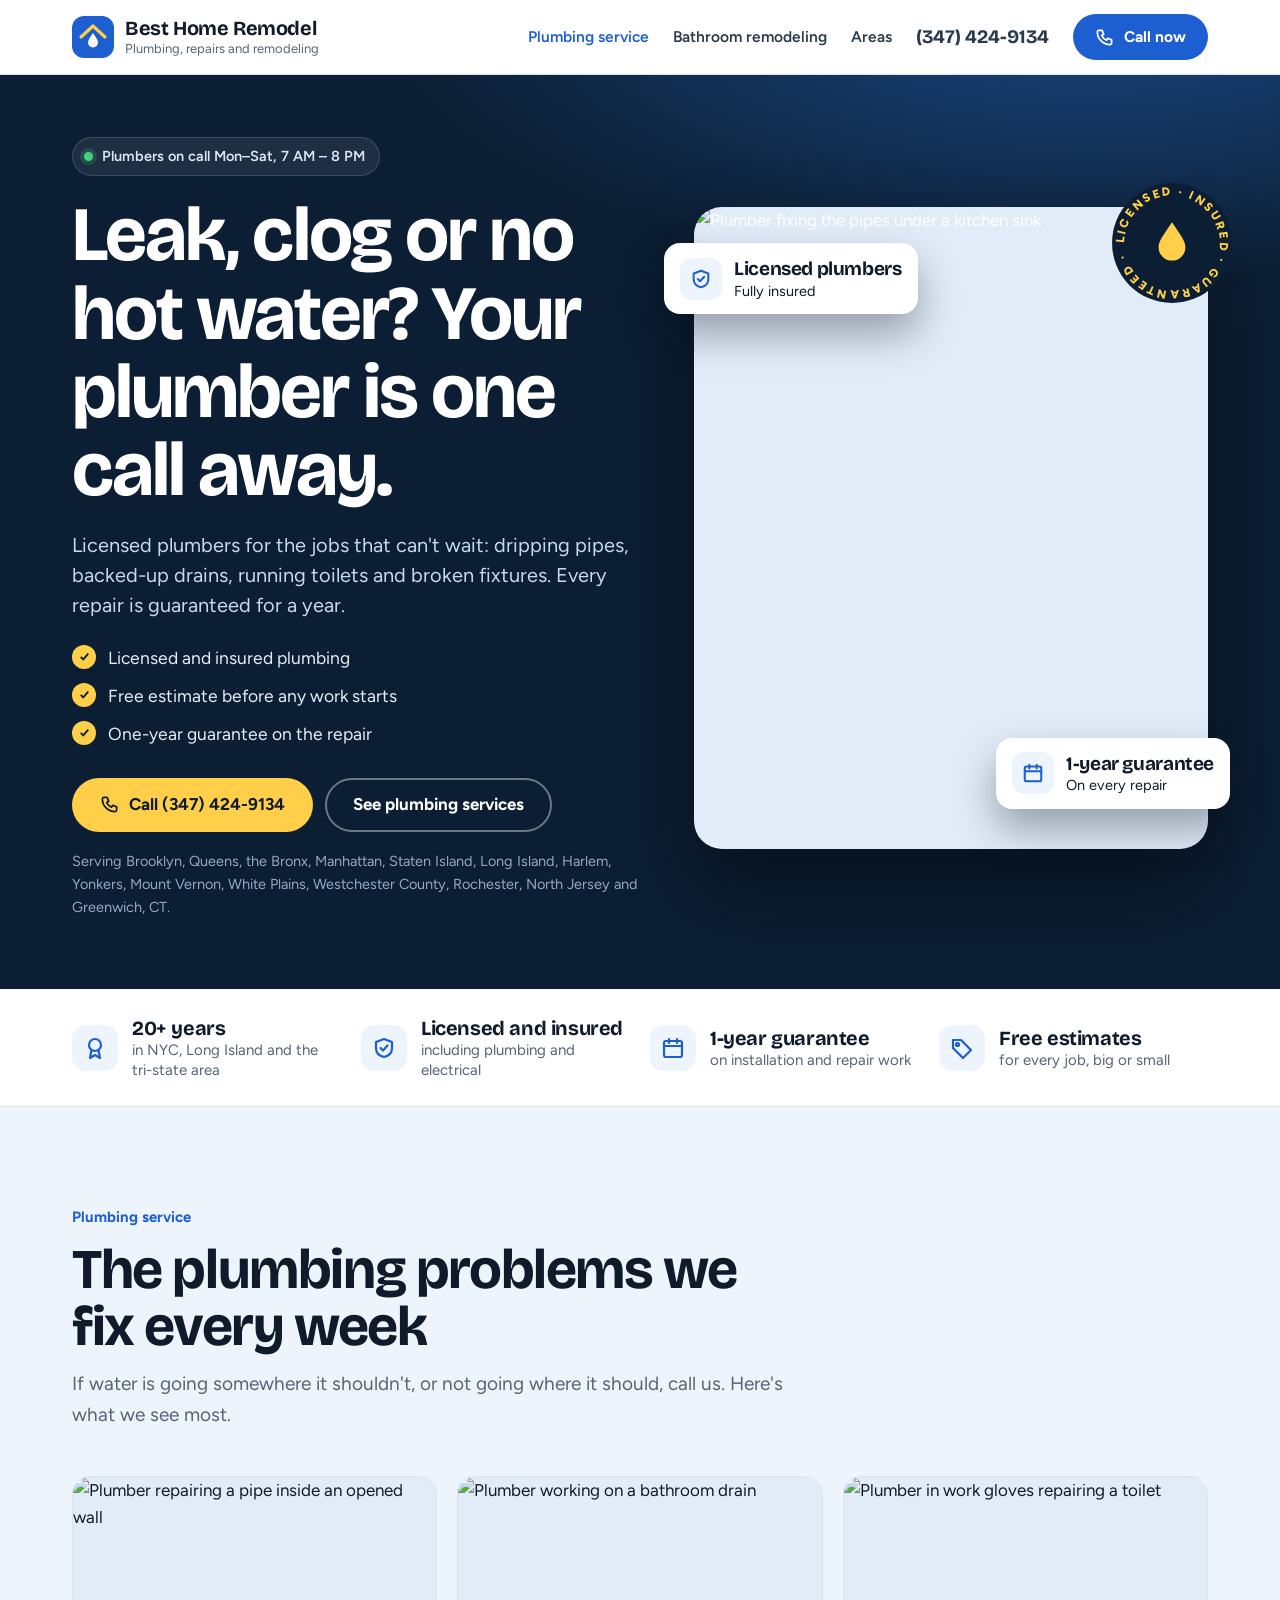
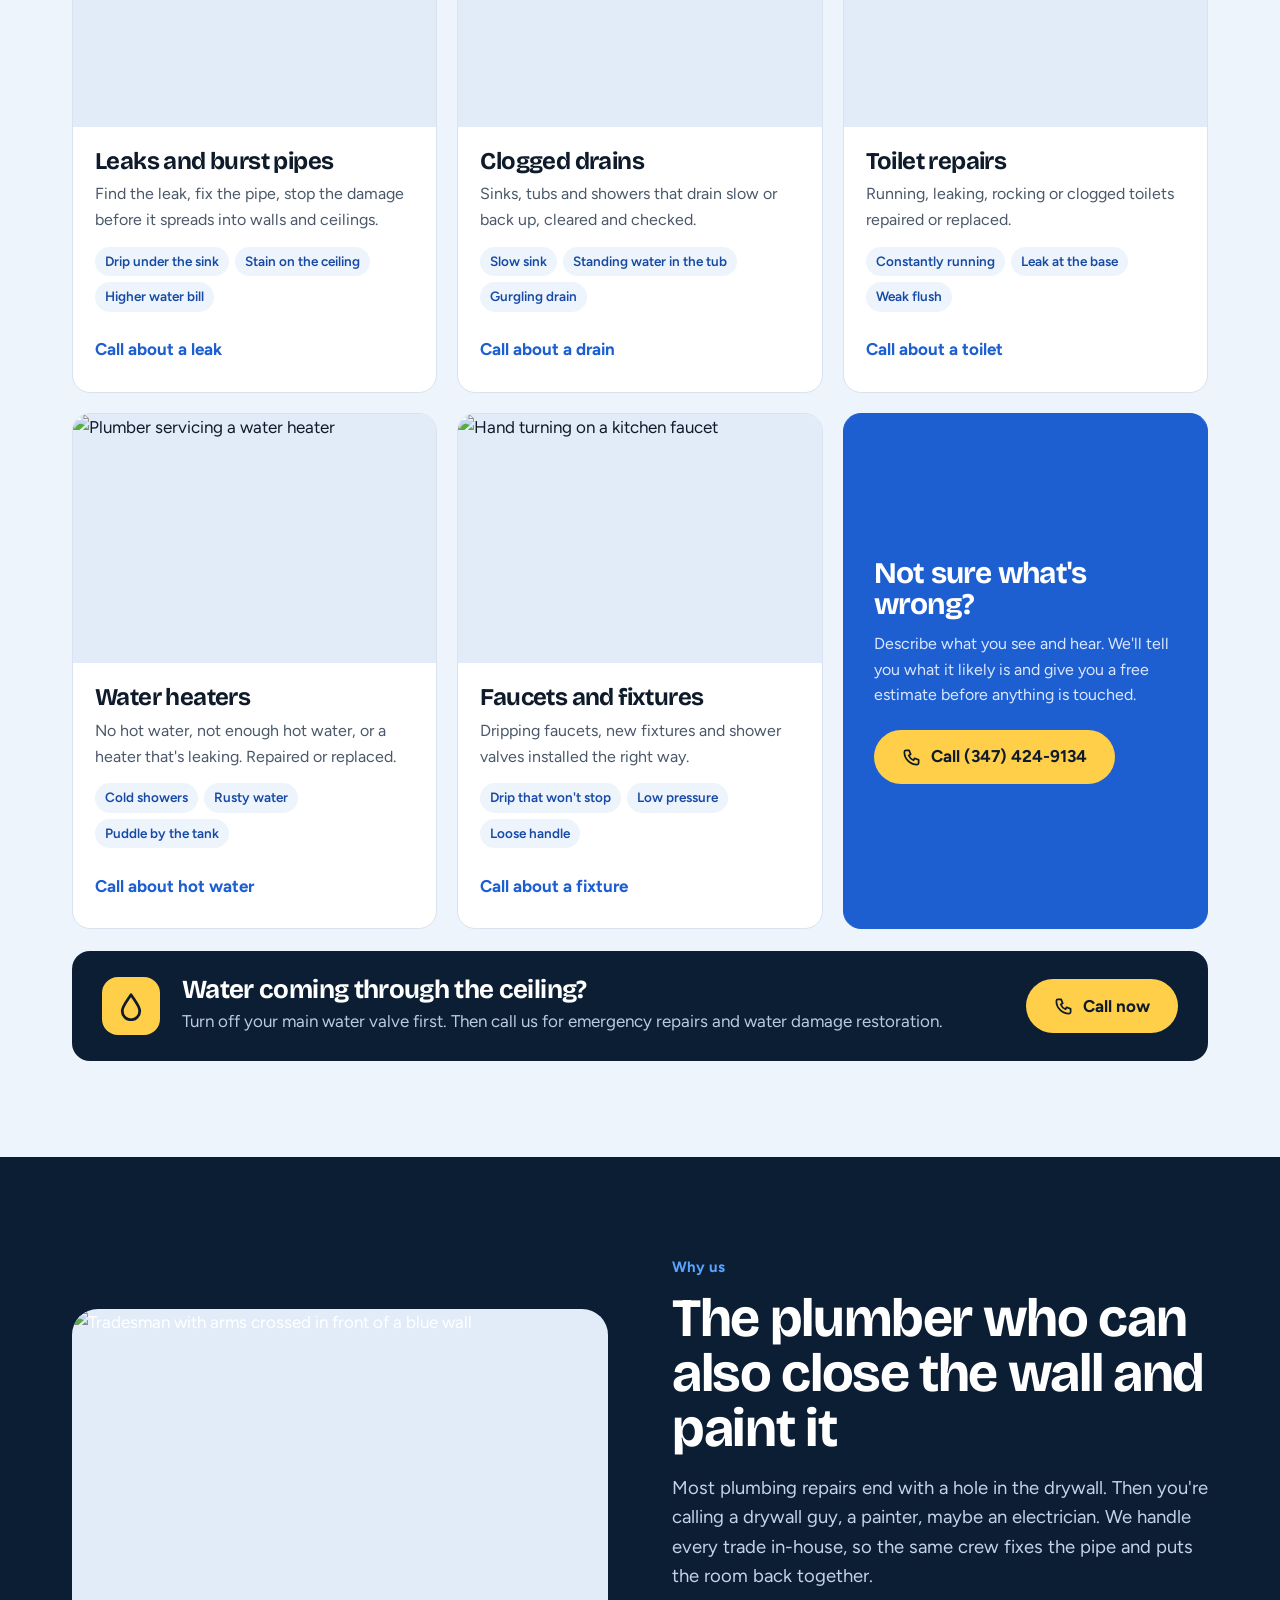
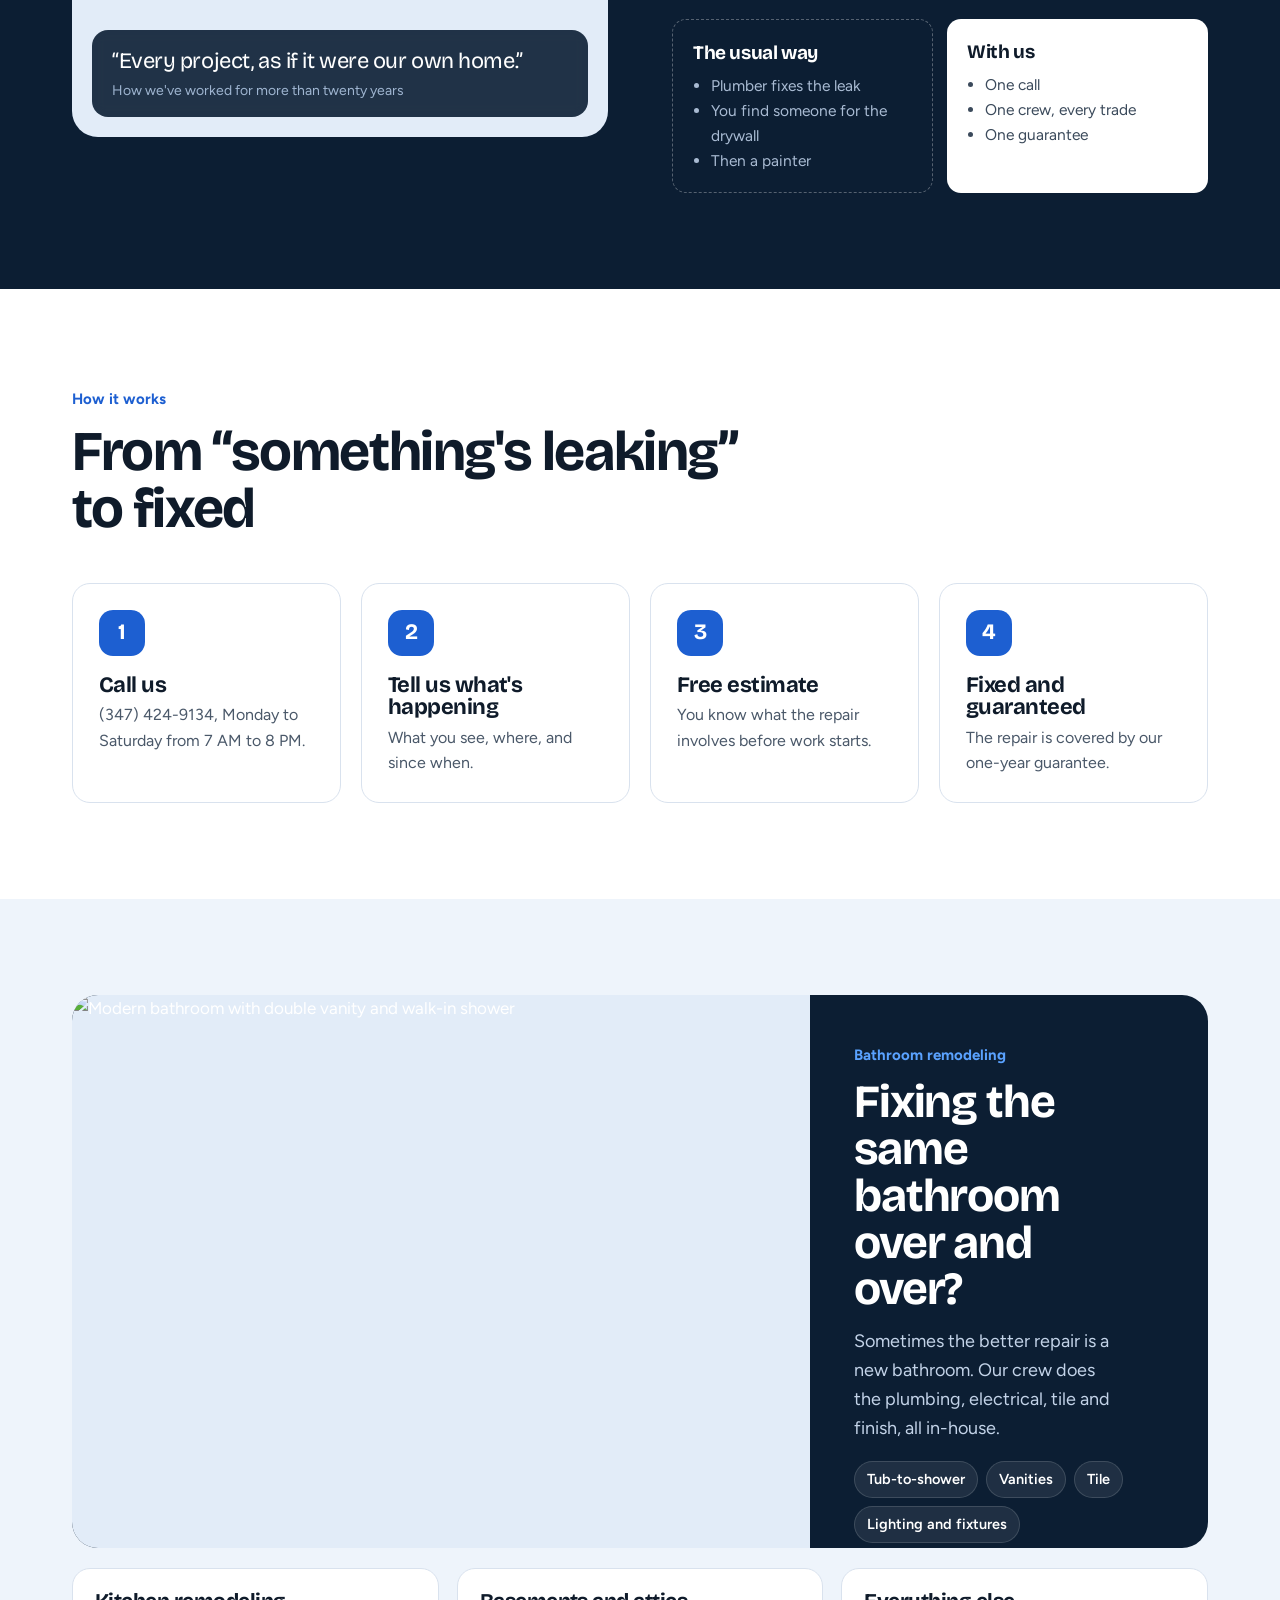
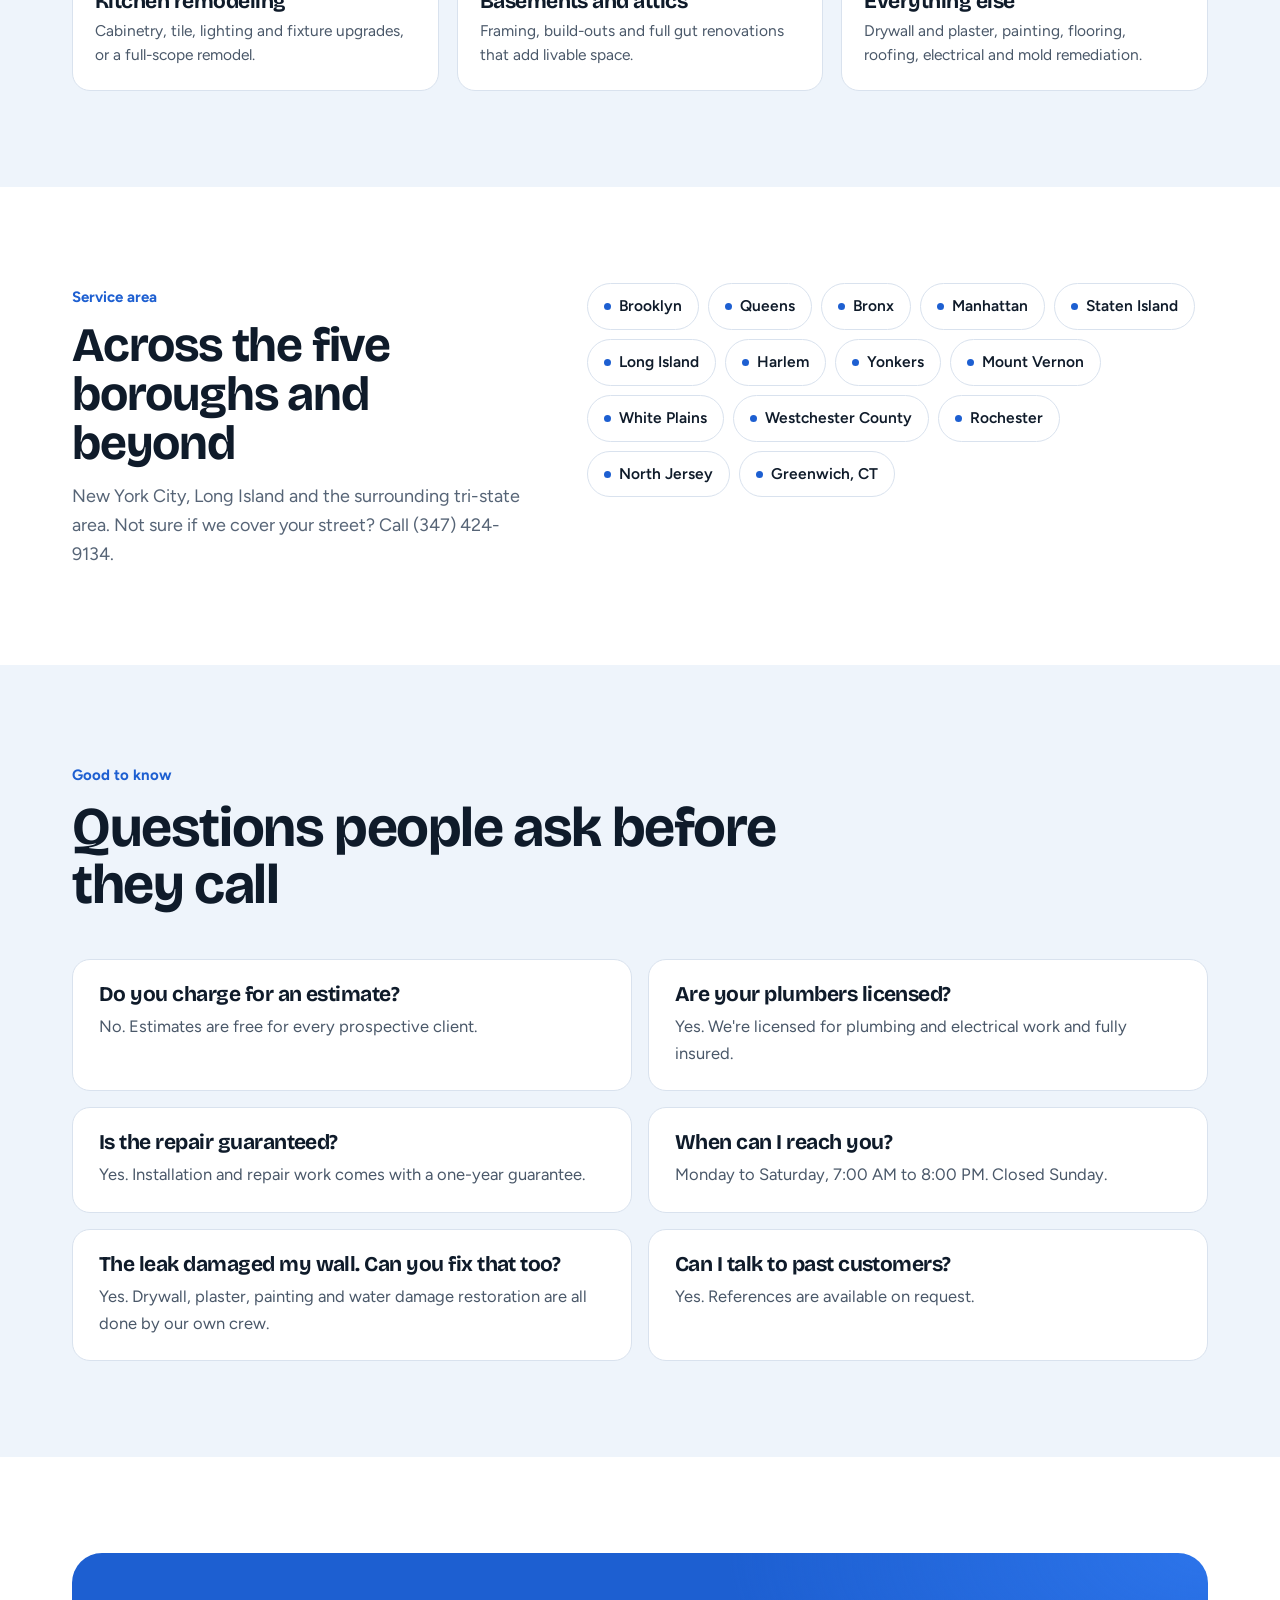
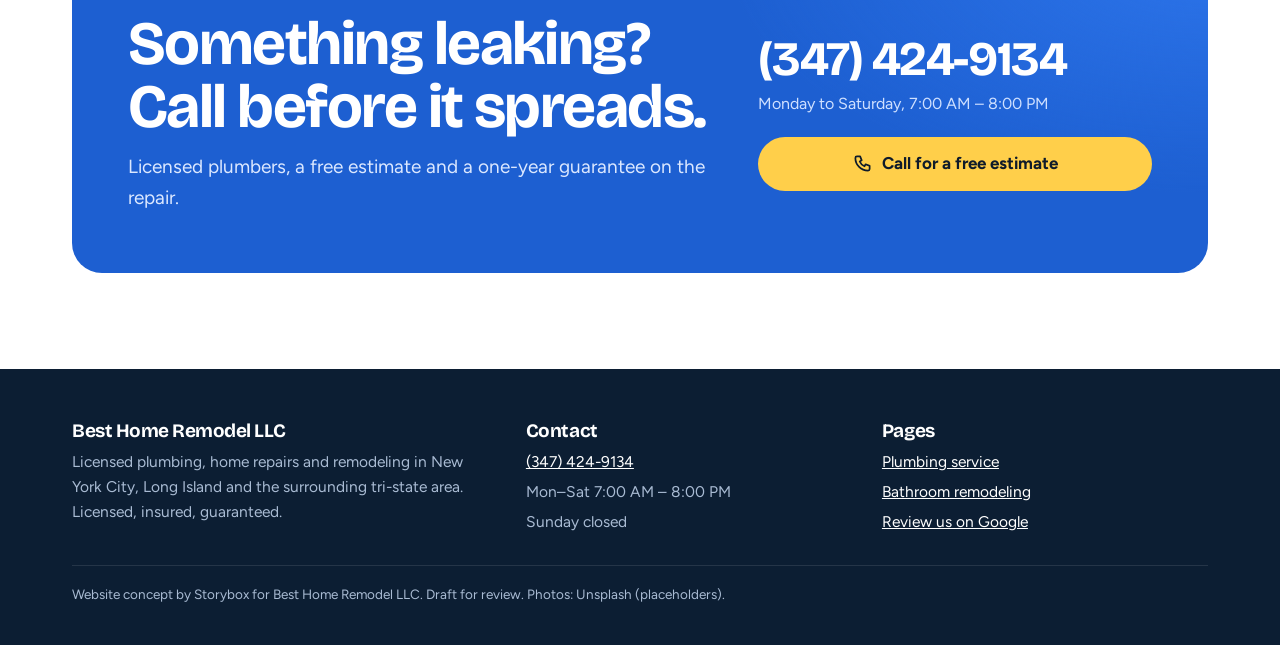
==== commit 1cd7cc8b: "Redesign: plumbing service home page and blue bathroom landing page with estimator Co-Authored-By: C" ====
--- a/index.html
+++ b/index.html
@@ -4,156 +4,130 @@
 <meta charset="utf-8">
 <meta name="viewport" content="width=device-width, initial-scale=1, viewport-fit=cover">
 <meta name="robots" content="noindex, nofollow">
-<title>Best Home Remodel LLC – Home repairs and remodeling in NYC and Long Island</title>
-<meta name="description" content="Licensed, insured home repairs and remodeling in Brooklyn, Queens, the Bronx, Manhattan, Staten Island and Long Island. Plumbing, electrical, drywall, water damage. Free estimates. Call (347) 424-9134.">
+<meta name="theme-color" content="#0c1e33">
+<title>Plumber in NYC and Long Island – Best Home Remodel LLC</title>
+<meta name="description" content="Licensed plumbers for leaks, clogged drains, toilets, water heaters and fixtures in Brooklyn, Queens, the Bronx, Manhattan, Staten Island and Long Island. Free estimates, one-year guarantee. Call (347) 424-9134.">
 <link rel="preconnect" href="https://fonts.googleapis.com">
 <link rel="preconnect" href="https://fonts.gstatic.com" crossorigin>
-<link href="https://fonts.googleapis.com/css2?family=Archivo:wdth,wght@62..125,400..800&display=swap" rel="stylesheet">
+<link href="https://fonts.googleapis.com/css2?family=Bricolage+Grotesque:opsz,wght@12..96,600;12..96,700;12..96,800&family=Figtree:wght@400;500;600;700;800&display=swap" rel="stylesheet">
 <link rel="stylesheet" href="styles.css">
 </head>
 <body>
-<a class="skip" href="#main">Skip to content</a><header class="top">
-  <div class="wrap">
-    <a class="brand" href="index.html" aria-label="Best Home Remodel LLC home"><svg class="brand-mark" viewBox="0 0 40 40" aria-hidden="true"><rect width="40" height="40" rx="4" fill="#1b2629"/><path d="M8 20 20 9l12 11" fill="none" stroke="#c49a4a" stroke-width="3" stroke-linejoin="round"/><rect x="12" y="20" width="7" height="5" fill="#fff"/><rect x="21" y="20" width="7" height="5" fill="#fff"/><rect x="12" y="27" width="7" height="5" fill="#fff"/><rect x="21" y="27" width="7" height="5" fill="#fff"/></svg><div><b>Best Home Remodel</b><span>Licensed, insured, guaranteed</span></div></a>
-    <nav class="nav" aria-label="Main">
-      <a class="navlink hide-md" href="index.html#repairs" aria-current="page">Repairs</a>
-      <a class="navlink" href="bathroom.html">Bathroom remodeling</a>
-      <a class="navlink hide-md" href="index.html#areas">Areas</a>
-      <a class="top-num" href="tel:+13474249134">(347) 424-9134</a>
-      <a class="btn btn-ink" href="tel:+13474249134">Free estimate</a>
-      <a class="mini" href="tel:+13474249134">Call</a>
-    </nav>
+<a class="skip" href="#main">Skip to content</a><header class="top"><div class="wrap">
+  <a class="brand" href="index.html" aria-label="Best Home Remodel LLC home"><svg class="brand-mark" viewBox="0 0 42 42" aria-hidden="true"><rect width="42" height="42" rx="12" fill="#1d5fd1"/><path d="M9 21 21 10l12 11" fill="none" stroke="#ffcf4a" stroke-width="3.2" stroke-linecap="round" stroke-linejoin="round"/><path d="M21 17c-3 4.5-5 7-5 9.5a5 5 0 0 0 10 0c0-2.5-2-5-5-9.5z" fill="#fff"/></svg><div><b>Best Home Remodel</b><span>Plumbing, repairs and remodeling</span></div></a>
+  <nav class="nav" aria-label="Main">
+    <a class="navlink" aria-current="page" href="index.html">Plumbing service</a>
+    <a class="navlink" href="bathroom.html">Bathroom remodeling</a>
+    <a class="navlink hide-md" href="#areas">Areas</a>
+    <a class="top-num hide-md" href="tel:+13474249134">(347) 424-9134</a>
+    <a class="btn btn-blue" href="tel:+13474249134"><svg viewBox="0 0 24 24" fill="none" stroke="currentColor" stroke-width="2.2" stroke-linecap="round" stroke-linejoin="round" aria-hidden="true"><path d="M5 3h4l2 5-2.5 1.5a11 11 0 0 0 6 6L16 13l5 2v4a2 2 0 0 1-2 2A16 16 0 0 1 3 5a2 2 0 0 1 2-2"/></svg>Call now</a>
+    <a class="mini" href="tel:+13474249134">Call</a>
+  </nav>
+</div></header>
+<main id="main">
+<section class="hero" aria-labelledby="h1"><div class="wrap">
+  <div>
+    <span class="pill"><span class="live" aria-hidden="true"></span>Plumbers on call Mon–Sat, 7 AM – 8 PM</span>
+    <h1 id="h1">Leak, clog or no hot water? Your plumber is one call away.</h1>
+    <p class="hero-sub">Licensed plumbers for the jobs that can't wait: dripping pipes, backed-up drains, running toilets and broken fixtures. Every repair is guaranteed for a year.</p>
+    <ul class="ticks"><li>Licensed and insured plumbing</li><li>Free estimate before any work starts</li><li>One-year guarantee on the repair</li></ul>
+    <div class="hero-cta"><a class="btn btn-sun" href="tel:+13474249134"><svg viewBox="0 0 24 24" fill="none" stroke="currentColor" stroke-width="2.2" stroke-linecap="round" stroke-linejoin="round" aria-hidden="true"><path d="M5 3h4l2 5-2.5 1.5a11 11 0 0 0 6 6L16 13l5 2v4a2 2 0 0 1-2 2A16 16 0 0 1 3 5a2 2 0 0 1 2-2"/></svg>Call (347) 424-9134</a><a class="btn btn-ghost" href="#services">See plumbing services</a></div>
+    <p class="hero-area">Serving Brooklyn, Queens, the Bronx, Manhattan, Staten Island, Long Island, Harlem, Yonkers, Mount Vernon, White Plains, Westchester County, Rochester, North Jersey and Greenwich, CT.</p>
   </div>
-</header>
-<main id="main">
-<section class="hero" aria-labelledby="h1">
-  <div class="wrap">
-    <div>
-      <div class="hero-meta"><span class="chip"><i></i>Mon–Sat, 7 AM – 8 PM</span><span class="chip">Licensed and insured</span><span class="chip">One-year guarantee</span></div>
-      <h1 id="h1">The leak, the cracked ceiling, the dead outlet. One call fixes the whole list.</h1>
-      <p class="hero-sub">Best Home Remodel handles plumbing, electrical, drywall, painting and water damage with its own crew. No juggling four contractors. Free estimates, and every repair comes with a one-year guarantee.</p>
-      <div class="hero-cta">
-        <a class="btn btn-brass" href="tel:+13474249134"><svg viewBox="0 0 24 24" fill="none" stroke="currentColor" stroke-width="2.2" aria-hidden="true"><path d="M5 3h4l2 5-2.5 1.5a11 11 0 0 0 6 6L16 13l5 2v4a2 2 0 0 1-2 2A16 16 0 0 1 3 5a2 2 0 0 1 2-2"/></svg>Call (347) 424-9134</a>
-        <a class="btn btn-line-light" href="bathroom.html">See bathroom remodeling</a>
-      </div>
-      <p class="hero-note">Serving Brooklyn, Queens, the Bronx, Manhattan, Staten Island, Long Island, Harlem, Yonkers, Mount Vernon, White Plains, Westchester County, Rochester, North Jersey and Greenwich, CT.</p>
-    </div>
-    <div class="tilepanel">
-      <svg viewBox="0 0 400 500" preserveAspectRatio="xMidYMid slice" aria-hidden="true">
-  <defs>
-    <pattern id="sub" width="80" height="40" patternUnits="userSpaceOnUse">
-      <rect width="80" height="40" fill="#dfe4e2"/>
-      <rect x="1.5" y="1.5" width="77" height="17" rx="2" fill="#fff"/>
-      <rect x="-38.5" y="21.5" width="77" height="17" rx="2" fill="#fff"/>
-      <rect x="41.5" y="21.5" width="77" height="17" rx="2" fill="#fff"/>
-    </pattern>
-  </defs>
-  <rect width="400" height="500" fill="url(#sub)"/>
-  <rect x="230" y="140" width="110" height="70" rx="3" fill="#eef1f0" stroke="#cfd6d4" stroke-width="3"/>
-  <rect x="246" y="168" width="18" height="34" rx="3" fill="#2f5d62"/><rect x="270" y="176" width="14" height="26" rx="3" fill="#c49a4a"/>
-  <path d="M110 40v70h46" fill="none" stroke="#c49a4a" stroke-width="9" stroke-linecap="round"/>
-  <rect x="140" y="104" width="54" height="14" rx="7" fill="#c49a4a"/>
-  <g stroke="#9fb3b6" stroke-width="3" stroke-linecap="round" opacity=".8"><path d="M150 132l-6 30M162 132l-2 34M174 132l2 30M186 132l6 34"/></g>
-  <circle cx="110" cy="250" r="16" fill="none" stroke="#c49a4a" stroke-width="7"/><path d="M110 250h26" stroke="#c49a4a" stroke-width="7" stroke-linecap="round"/>
-</svg>
-      <div class="tilecard"><b>Every trade, in-house</b><ul><li>Licensed plumbing and electrical</li><li>Carpentry, drywall and plaster</li><li>Tile, flooring and painting</li></ul></div>
+  <div class="hero-art">
+    <div class="hero-photo"><img class="ph" src="https://images.unsplash.com/photo-1676210133055-eab6ef033ce3?auto=format&fit=crop&w=1000&q=75" alt="Plumber fixing the pipes under a kitchen sink" width="1000" height="750"></div>
+    <div class="float f1"><span class="ic"><svg viewBox="0 0 24 24" fill="none" stroke="currentColor" stroke-width="2.2" stroke-linecap="round" stroke-linejoin="round" aria-hidden="true"><path d="M12 3l8 3v6c0 5-3.5 8-8 9-4.5-1-8-4-8-9V6z"/><path d="M8.5 12l2.5 2.5 4.5-5"/></svg></span><div><b>Licensed plumbers</b>Fully insured</div></div>
+    <div class="float f2"><span class="ic"><svg viewBox="0 0 24 24" fill="none" stroke="currentColor" stroke-width="2.2" stroke-linecap="round" stroke-linejoin="round" aria-hidden="true"><rect x="3" y="5" width="18" height="16" rx="2"/><path d="M3 10h18M8 3v4M16 3v4"/></svg></span><div><b>1-year guarantee</b>On every repair</div></div>
+    <div class="stamp" aria-hidden="true"><svg viewBox="0 0 120 120"><defs><path id="c" d="M60 60m-46 0a46 46 0 1 1 92 0a46 46 0 1 1-92 0"/></defs><circle cx="60" cy="60" r="58" fill="#0c1e33"/><text font-family="Figtree,sans-serif" font-size="11.5" font-weight="800" letter-spacing="2.2" fill="currentColor"><textPath href="#c">LICENSED · INSURED · GUARANTEED · </textPath></text><path d="M60 40c-8 12-13 18-13 24a13 13 0 0 0 26 0c0-6-5-12-13-24z" fill="#ffcf4a"/></svg></div>
+  </div>
+</div></section>
+<div class="trust"><ul>
+  <li><span class="ic"><svg viewBox="0 0 24 24" fill="none" stroke="currentColor" stroke-width="2.2" stroke-linecap="round" stroke-linejoin="round" aria-hidden="true"><circle cx="12" cy="9" r="6"/><path d="M8.5 14 7 22l5-3 5 3-1.5-8"/></svg></span><div><b>20+ years</b>in NYC, Long Island and the tri-state area</div></li>
+  <li><span class="ic"><svg viewBox="0 0 24 24" fill="none" stroke="currentColor" stroke-width="2.2" stroke-linecap="round" stroke-linejoin="round" aria-hidden="true"><path d="M12 3l8 3v6c0 5-3.5 8-8 9-4.5-1-8-4-8-9V6z"/><path d="M8.5 12l2.5 2.5 4.5-5"/></svg></span><div><b>Licensed and insured</b>including plumbing and electrical</div></li>
+  <li><span class="ic"><svg viewBox="0 0 24 24" fill="none" stroke="currentColor" stroke-width="2.2" stroke-linecap="round" stroke-linejoin="round" aria-hidden="true"><rect x="3" y="5" width="18" height="16" rx="2"/><path d="M3 10h18M8 3v4M16 3v4"/></svg></span><div><b>1-year guarantee</b>on installation and repair work</div></li>
+  <li><span class="ic"><svg viewBox="0 0 24 24" fill="none" stroke="currentColor" stroke-width="2.2" stroke-linecap="round" stroke-linejoin="round" aria-hidden="true"><path d="M3 12V4h8l10 10-8 8z"/><circle cx="7.5" cy="8.5" r="1.5"/></svg></span><div><b>Free estimates</b>for every job, big or small</div></li>
+</ul></div>
+
+<section class="band band-ice" id="services" aria-labelledby="svc-h"><div class="wrap">
+  <div class="head"><span class="kicker">Plumbing service</span><h2 id="svc-h">The plumbing problems we fix every week</h2><p>If water is going somewhere it shouldn't, or not going where it should, call us. Here's what we see most.</p></div>
+  <div class="svc-grid">
+    <article class="svc"><div class="pic"><img class="ph" src="https://images.unsplash.com/photo-1676210134188-4c05dd172f89?auto=format&fit=crop&w=800&q=75" alt="Plumber repairing a pipe inside an opened wall" width="800" height="600" loading="lazy"></div><div class="body"><h3>Leaks and burst pipes</h3><p>Find the leak, fix the pipe, stop the damage before it spreads into walls and ceilings.</p><div class="sym" aria-label="Common signs"><span>Drip under the sink</span><span>Stain on the ceiling</span><span>Higher water bill</span></div><a class="go" href="tel:+13474249134">Call about a leak</a></div></article>
+    <article class="svc"><div class="pic"><img class="ph" src="https://images.unsplash.com/photo-1749532125405-70950966b0e5?auto=format&fit=crop&w=800&q=75" alt="Plumber working on a bathroom drain" width="800" height="600" loading="lazy"></div><div class="body"><h3>Clogged drains</h3><p>Sinks, tubs and showers that drain slow or back up, cleared and checked.</p><div class="sym" aria-label="Common signs"><span>Slow sink</span><span>Standing water in the tub</span><span>Gurgling drain</span></div><a class="go" href="tel:+13474249134">Call about a drain</a></div></article>
+    <article class="svc"><div class="pic"><img class="ph" src="https://images.unsplash.com/photo-1676210134050-6f12c6898395?auto=format&fit=crop&w=800&q=75" alt="Plumber in work gloves repairing a toilet" width="800" height="600" loading="lazy"></div><div class="body"><h3>Toilet repairs</h3><p>Running, leaking, rocking or clogged toilets repaired or replaced.</p><div class="sym" aria-label="Common signs"><span>Constantly running</span><span>Leak at the base</span><span>Weak flush</span></div><a class="go" href="tel:+13474249134">Call about a toilet</a></div></article>
+    <article class="svc"><div class="pic"><img class="ph" src="https://images.unsplash.com/photo-1676210134190-3f2c0d5cf58d?auto=format&fit=crop&w=800&q=75" alt="Plumber servicing a water heater" width="800" height="600" loading="lazy"></div><div class="body"><h3>Water heaters</h3><p>No hot water, not enough hot water, or a heater that's leaking. Repaired or replaced.</p><div class="sym" aria-label="Common signs"><span>Cold showers</span><span>Rusty water</span><span>Puddle by the tank</span></div><a class="go" href="tel:+13474249134">Call about hot water</a></div></article>
+    <article class="svc"><div class="pic"><img class="ph" src="https://images.unsplash.com/photo-1542013936693-884638332954?auto=format&fit=crop&w=800&q=75" alt="Hand turning on a kitchen faucet" width="800" height="600" loading="lazy"></div><div class="body"><h3>Faucets and fixtures</h3><p>Dripping faucets, new fixtures and shower valves installed the right way.</p><div class="sym" aria-label="Common signs"><span>Drip that won't stop</span><span>Low pressure</span><span>Loose handle</span></div><a class="go" href="tel:+13474249134">Call about a fixture</a></div></article>
+    <article class="svc svc-text"><h3>Not sure what's wrong?</h3><p>Describe what you see and hear. We'll tell you what it likely is and give you a free estimate before anything is touched.</p><a class="btn btn-sun" href="tel:+13474249134"><svg viewBox="0 0 24 24" fill="none" stroke="currentColor" stroke-width="2.2" stroke-linecap="round" stroke-linejoin="round" aria-hidden="true"><path d="M5 3h4l2 5-2.5 1.5a11 11 0 0 0 6 6L16 13l5 2v4a2 2 0 0 1-2 2A16 16 0 0 1 3 5a2 2 0 0 1 2-2"/></svg>Call (347) 424-9134</a></article>
+  </div>
+  <div class="urgent">
+    <span class="ic"><svg viewBox="0 0 24 24" fill="none" stroke="currentColor" stroke-width="2.2" stroke-linecap="round" stroke-linejoin="round" aria-hidden="true"><path d="M12 3c-4 6-7 9.5-7 13a7 7 0 0 0 14 0c0-3.5-3-7-7-13z"/></svg></span>
+    <div><h3>Water coming through the ceiling?</h3><p>Turn off your main water valve first. Then call us for emergency repairs and water damage restoration.</p></div>
+    <a class="btn btn-sun" href="tel:+13474249134"><svg viewBox="0 0 24 24" fill="none" stroke="currentColor" stroke-width="2.2" stroke-linecap="round" stroke-linejoin="round" aria-hidden="true"><path d="M5 3h4l2 5-2.5 1.5a11 11 0 0 0 6 6L16 13l5 2v4a2 2 0 0 1-2 2A16 16 0 0 1 3 5a2 2 0 0 1 2-2"/></svg>Call now</a>
+  </div>
+</div></section>
+
+<section class="band band-navy" aria-labelledby="crew-h"><div class="wrap split">
+  <div class="split-photo"><img class="ph" src="https://images.unsplash.com/photo-1649768870222-17848797d6b4?auto=format&fit=crop&w=1000&q=75" alt="Tradesman with arms crossed in front of a blue wall" width="1000" height="750" loading="lazy"><div class="quote-card">“Every project, as if it were our own home.”<span>How we've worked for more than twenty years</span></div></div>
+  <div>
+    <span class="kicker">Why us</span>
+    <h2 id="crew-h">The plumber who can also close the wall and paint it</h2>
+    <p>Most plumbing repairs end with a hole in the drywall. Then you're calling a drywall guy, a painter, maybe an electrician. We handle every trade in-house, so the same crew fixes the pipe and puts the room back together.</p>
+    <div class="vs">
+      <div class="vs-old"><b>The usual way</b><ul><li>Plumber fixes the leak</li><li>You find someone for the drywall</li><li>Then a painter</li></ul></div>
+      <div class="vs-new"><b>With us</b><ul><li>One call</li><li>One crew, every trade</li><li>One guarantee</li></ul></div>
     </div>
   </div>
-</section>
+</div></section>
 
-<div class="proof"><ul>
-  <li><b>20+ years</b>remodeling homes in the tri-state area</li>
-  <li><b>Licensed</b>and fully insured</li>
-  <li><b>1-year</b>guarantee on installation and repair work</li>
-  <li><b>All trades</b>handled by one in-house crew</li>
-  <li><b>Free</b>estimates for every project</li>
-</ul></div>
+<section class="band" aria-labelledby="how-h"><div class="wrap">
+  <div class="head"><span class="kicker">How it works</span><h2 id="how-h">From “something's leaking” to fixed</h2></div>
+  <ol class="steps">
+    <li><h3>Call us</h3><p>(347) 424-9134, Monday to Saturday from 7 AM to 8 PM.</p></li>
+    <li><h3>Tell us what's happening</h3><p>What you see, where, and since when.</p></li>
+    <li><h3>Free estimate</h3><p>You know what the repair involves before work starts.</p></li>
+    <li><h3>Fixed and guaranteed</h3><p>The repair is covered by our one-year guarantee.</p></li>
+  </ol>
+</div></section>
 
-<section class="band" id="repairs" aria-labelledby="rep-h">
-  <div class="wrap">
-    <div class="head"><h2 id="rep-h">Put it all on one list. We'll work through it.</h2><p>Most homes don't need a remodel. They need the things that have been bugging you fixed properly. These are the jobs we do every week.</p></div>
-    <div class="fixes"><article class="fix"><svg viewBox="0 0 34 34" fill="none" stroke="currentColor" stroke-width="2.2" stroke-linecap="round" stroke-linejoin="round" aria-hidden="true"><path d="M17 4c-5 8-8 12-8 16a8 8 0 0 0 16 0c0-4-3-8-8-16z"/></svg><h3>Leaks and plumbing repairs</h3><p>Dripping fixtures, leaking pipes and fixture swaps by licensed plumbers.</p></article><article class="fix"><svg viewBox="0 0 34 34" fill="none" stroke="currentColor" stroke-width="2.2" stroke-linecap="round" stroke-linejoin="round" aria-hidden="true"><path d="M19 3 9 19h8l-2 12 10-16h-8z"/></svg><h3>Outlets, switches and lights</h3><p>Outlet and switch installs, new light fixtures and electrical repairs, licensed.</p></article><article class="fix"><svg viewBox="0 0 34 34" fill="none" stroke="currentColor" stroke-width="2.2" stroke-linecap="round" stroke-linejoin="round" aria-hidden="true"><rect x="5" y="5" width="24" height="24"/><path d="M5 14h24M15 14v15"/></svg><h3>Drywall, plaster and ceilings</h3><p>Cracked ceilings, holes and failing plaster patched, sanded and made smooth again.</p></article><article class="fix"><svg viewBox="0 0 34 34" fill="none" stroke="currentColor" stroke-width="2.2" stroke-linecap="round" stroke-linejoin="round" aria-hidden="true"><path d="M6 22c3-3 5-3 8 0s5 3 8 0 5-3 8 0"/><path d="M6 14c3-3 5-3 8 0s5 3 8 0 5-3 8 0"/></svg><h3>Water damage and mold</h3><p>Water damage restoration and mold remediation after a leak or flood.</p></article><article class="fix"><svg viewBox="0 0 34 34" fill="none" stroke="currentColor" stroke-width="2.2" stroke-linecap="round" stroke-linejoin="round" aria-hidden="true"><circle cx="17" cy="17" r="12"/><path d="M17 10v8l5 3"/></svg><h3>Emergency repairs</h3><p>When something breaks and can't wait for a planned project.</p></article><article class="fix"><svg viewBox="0 0 34 34" fill="none" stroke="currentColor" stroke-width="2.2" stroke-linecap="round" stroke-linejoin="round" aria-hidden="true"><rect x="6" y="5" width="20" height="9" rx="1"/><path d="M26 9h3v8H17v4M15 21h4v9h-4z"/></svg><h3>Painting</h3><p>Interior and exterior painting, from one room to the whole house.</p></article><article class="fix"><svg viewBox="0 0 34 34" fill="none" stroke="currentColor" stroke-width="2.2" stroke-linecap="round" stroke-linejoin="round" aria-hidden="true"><rect x="5" y="5" width="11" height="11"/><rect x="18" y="5" width="11" height="11"/><rect x="5" y="18" width="11" height="11"/><rect x="18" y="18" width="11" height="11"/></svg><h3>Tile and flooring</h3><p>Cracked tile replaced, regrouting and new flooring installed.</p></article><article class="fix"><svg viewBox="0 0 34 34" fill="none" stroke="currentColor" stroke-width="2.2" stroke-linecap="round" stroke-linejoin="round" aria-hidden="true"><path d="M3 18 17 6l14 12"/><path d="M7 15v14h20V15"/></svg><h3>Roof and hail damage</h3><p>Roofing work and hail damage repair before the next storm gets in.</p></article></div>
-    <div class="fix-cta"><p>Got three or four things that need doing? Read them out on one call.</p><a class="btn btn-ink" href="tel:+13474249134"><svg viewBox="0 0 24 24" fill="none" stroke="currentColor" stroke-width="2.2" aria-hidden="true"><path d="M5 3h4l2 5-2.5 1.5a11 11 0 0 0 6 6L16 13l5 2v4a2 2 0 0 1-2 2A16 16 0 0 1 3 5a2 2 0 0 1 2-2"/></svg>Call (347) 424-9134</a></div>
+<section class="band band-ice" aria-labelledby="rem-h"><div class="wrap">
+  <div class="teaser">
+    <div class="pic"><img class="ph" src="https://images.unsplash.com/photo-1763485955497-f5ef5d178698?auto=format&fit=crop&w=1200&q=75" alt="Modern bathroom with double vanity and walk-in shower" width="1200" height="900" loading="lazy"></div>
+    <div class="txt"><span class="kicker" style="color:var(--sky)">Bathroom remodeling</span><h2 id="rem-h">Fixing the same bathroom over and over?</h2><p>Sometimes the better repair is a new bathroom. Our crew does the plumbing, electrical, tile and finish, all in-house.</p><ul><li>Tub-to-shower</li><li>Vanities</li><li>Tile</li><li>Lighting and fixtures</li></ul><a class="btn btn-sun" href="bathroom.html">See bathroom remodeling</a></div>
   </div>
-</section>
+  <div class="mini-rem">
+    <div><h3>Kitchen remodeling</h3><p>Cabinetry, tile, lighting and fixture upgrades, or a full-scope remodel.</p></div>
+    <div><h3>Basements and attics</h3><p>Framing, build-outs and full gut renovations that add livable space.</p></div>
+    <div><h3>Everything else</h3><p>Drywall and plaster, painting, flooring, roofing, electrical and mold remediation.</p></div>
+  </div>
+</div></section>
 
-<section class="band band-ink" aria-labelledby="crew-h">
-  <div class="wrap crew">
-    <div>
-      <h2 id="crew-h">One crew, start to finish. Not four contractors who blame each other.</h2>
-      <p>A small leak behind the wall turns into a plumber, an electrician, a drywall guy and a painter, each on their own schedule. We handle every trade in-house, so one crew opens it up, fixes it, closes it and paints it.</p>
-      <p>We've been doing it for more than twenty years, and we treat every project as if it were our own home.</p>
-    </div>
-    <div class="versus">
-      <div class="vs-old"><b>The usual way</b><ol><li>Call a plumber for the leak</li><li>Find an electrician for the light</li><li>Wait for a drywall crew</li><li>Book a painter to finish</li></ol></div>
-      <div class="vs-new"><b>With Best Home Remodel</b><p>One phone call, one crew, one guarantee covering the work.</p></div>
-    </div>
+<section class="band" id="areas" aria-labelledby="areas-h"><div class="wrap areas">
+  <div><span class="kicker">Service area</span><h2 id="areas-h">Across the five boroughs and beyond</h2><p>New York City, Long Island and the surrounding tri-state area. Not sure if we cover your street? Call (347) 424-9134.</p></div>
+  <ul class="area-list"><li>Brooklyn</li><li>Queens</li><li>Bronx</li><li>Manhattan</li><li>Staten Island</li><li>Long Island</li><li>Harlem</li><li>Yonkers</li><li>Mount Vernon</li><li>White Plains</li><li>Westchester County</li><li>Rochester</li><li>North Jersey</li><li>Greenwich, CT</li></ul>
+</div></section>
+
+<section class="band band-ice" aria-labelledby="ans-h"><div class="wrap">
+  <div class="head"><span class="kicker">Good to know</span><h2 id="ans-h">Questions people ask before they call</h2></div>
+  <div class="answers">
+    <div class="ans"><h3>Do you charge for an estimate?</h3><p>No. Estimates are free for every prospective client.</p></div>
+    <div class="ans"><h3>Are your plumbers licensed?</h3><p>Yes. We're licensed for plumbing and electrical work and fully insured.</p></div>
+    <div class="ans"><h3>Is the repair guaranteed?</h3><p>Yes. Installation and repair work comes with a one-year guarantee.</p></div>
+    <div class="ans"><h3>When can I reach you?</h3><p>Monday to Saturday, 7:00 AM to 8:00 PM. Closed Sunday.</p></div>
+    <div class="ans"><h3>The leak damaged my wall. Can you fix that too?</h3><p>Yes. Drywall, plaster, painting and water damage restoration are all done by our own crew.</p></div>
+    <div class="ans"><h3>Can I talk to past customers?</h3><p>Yes. References are available on request.</p></div>
   </div>
-</section>
-
-<section class="band band-stone" id="remodels" aria-labelledby="rem-h">
-  <div class="wrap">
-    <div class="head"><h2 id="rem-h">When it's time for more than a repair</h2><p>The same crew does full remodels, from tub-to-shower conversions to basement build-outs.</p></div>
-    <div class="rems">
-      <article class="rem rem-feature"><div class="art"><svg viewBox="0 0 320 200" preserveAspectRatio="xMidYMid slice" aria-hidden="true"><rect width="320" height="200" fill="#eef1f0"/><g fill="#fff" stroke="#dfe4e2" stroke-width="2"><rect x="0" y="0" width="40" height="20"/><rect x="40" y="0" width="40" height="20"/><rect x="80" y="0" width="40" height="20"/><rect x="120" y="0" width="40" height="20"/><rect x="160" y="0" width="40" height="20"/><rect x="200" y="0" width="40" height="20"/><rect x="240" y="0" width="40" height="20"/><rect x="280" y="0" width="40" height="20"/><rect x="-20" y="20" width="40" height="20"/><rect x="20" y="20" width="40" height="20"/><rect x="60" y="20" width="40" height="20"/><rect x="100" y="20" width="40" height="20"/><rect x="140" y="20" width="40" height="20"/><rect x="180" y="20" width="40" height="20"/><rect x="220" y="20" width="40" height="20"/><rect x="260" y="20" width="40" height="20"/><rect x="300" y="20" width="40" height="20"/><rect x="0" y="40" width="40" height="20"/><rect x="40" y="40" width="40" height="20"/><rect x="80" y="40" width="40" height="20"/><rect x="120" y="40" width="40" height="20"/><rect x="160" y="40" width="40" height="20"/><rect x="200" y="40" width="40" height="20"/><rect x="240" y="40" width="40" height="20"/><rect x="280" y="40" width="40" height="20"/><rect x="-20" y="60" width="40" height="20"/><rect x="20" y="60" width="40" height="20"/><rect x="60" y="60" width="40" height="20"/><rect x="100" y="60" width="40" height="20"/><rect x="140" y="60" width="40" height="20"/><rect x="180" y="60" width="40" height="20"/><rect x="220" y="60" width="40" height="20"/><rect x="260" y="60" width="40" height="20"/><rect x="300" y="60" width="40" height="20"/><rect x="0" y="80" width="40" height="20"/><rect x="40" y="80" width="40" height="20"/><rect x="80" y="80" width="40" height="20"/><rect x="120" y="80" width="40" height="20"/><rect x="160" y="80" width="40" height="20"/><rect x="200" y="80" width="40" height="20"/><rect x="240" y="80" width="40" height="20"/><rect x="280" y="80" width="40" height="20"/><rect x="-20" y="100" width="40" height="20"/><rect x="20" y="100" width="40" height="20"/><rect x="60" y="100" width="40" height="20"/><rect x="100" y="100" width="40" height="20"/><rect x="140" y="100" width="40" height="20"/><rect x="180" y="100" width="40" height="20"/><rect x="220" y="100" width="40" height="20"/><rect x="260" y="100" width="40" height="20"/><rect x="300" y="100" width="40" height="20"/></g><rect x="0" y="120" width="320" height="80" fill="#2f5d62"/><rect x="40" y="96" width="150" height="54" rx="10" fill="#fff" stroke="#1b2629" stroke-width="3"/><path d="M220 40v40h24" stroke="#c49a4a" stroke-width="6" fill="none" stroke-linecap="round"/><rect x="236" y="76" width="30" height="9" rx="4" fill="#c49a4a"/></svg></div><div class="txt"><h3>Bathroom remodeling</h3><p>Tub-to-shower conversions, vanities and cabinetry, tile, lighting and fixture upgrades. Plumbing and electrical done by our own licensed crew.</p><a href="bathroom.html">See bathroom remodeling</a></div></article>
-      <article class="rem"><div class="art"><svg viewBox="0 0 320 200" preserveAspectRatio="xMidYMid slice" aria-hidden="true"><rect width="320" height="200" fill="#f2f4f2"/><g fill="#fff" stroke="#1b2629" stroke-width="3"><rect x="30" y="30" width="80" height="50"/><rect x="120" y="30" width="80" height="50"/><rect x="30" y="110" width="260" height="70"/></g><path d="M30 110h260" stroke="#c49a4a" stroke-width="8"/><g stroke="#c49a4a" stroke-width="4" stroke-linecap="round"><path d="M66 70v-6M156 70v-6M80 140h20M160 140h20M240 140h20"/></g><path d="M240 30v40" stroke="#2f5d62" stroke-width="4"/><path d="M222 70h36l-6 14h-24z" fill="#2f5d62"/></svg></div><div class="txt"><h3>Kitchen remodeling</h3><p>Cabinetry, tile, lighting and fixture upgrades, or a full-scope kitchen remodel.</p><a href="tel:+13474249134">Call for an estimate</a></div></article>
-      <article class="rem"><div class="art"><svg viewBox="0 0 320 200" preserveAspectRatio="xMidYMid slice" aria-hidden="true"><rect width="320" height="200" fill="#f2f4f2"/><path d="M20 180h60v-25h30v-25h30v-25h30v-25h30" fill="none" stroke="#1b2629" stroke-width="4"/><rect x="220" y="40" width="70" height="140" fill="#fff" stroke="#1b2629" stroke-width="3"/><circle cx="278" cy="112" r="4" fill="#c49a4a"/><path d="M0 182h320" stroke="#2f5d62" stroke-width="6"/></svg></div><div class="txt"><h3>Basement and attic</h3><p>Framing, structural repairs, custom build-outs and full gut renovations that add livable space without expanding the footprint.</p><a href="tel:+13474249134">Call for an estimate</a></div></article>
-      <article class="rem"><div class="art"><svg viewBox="0 0 320 200" preserveAspectRatio="xMidYMid slice" aria-hidden="true"><rect width="320" height="200" fill="#f2f4f2"/><g stroke="#1b2629" stroke-width="3" fill="#fff"><rect x="40" y="40" width="14" height="140"/><rect x="110" y="40" width="14" height="140"/><rect x="180" y="40" width="14" height="140"/><rect x="250" y="40" width="14" height="140"/><rect x="30" y="30" width="244" height="12"/></g><path d="M30 180h260" stroke="#2f5d62" stroke-width="6"/><path d="M60 100h190" stroke="#c49a4a" stroke-width="6" stroke-linecap="round"/></svg></div><div class="txt"><h3>Carpentry and buildings</h3><p>Framing, sheetrock, crown molding and demolition, plus repairs and management for multi-unit buildings.</p><a href="tel:+13474249134">Call for an estimate</a></div></article>
-    </div>
-  </div>
-</section>
-
-<section class="band" aria-labelledby="how-h">
-  <div class="wrap">
-    <div class="head"><h2 id="how-h">How a job runs</h2></div>
-    <ol class="steps">
-      <li><h3>Call us</h3><p>(347) 424-9134, Monday to Saturday, 7 AM to 8 PM.</p></li>
-      <li><h3>Free estimate</h3><p>Tell us everything on your list. Estimates cost nothing.</p></li>
-      <li><h3>One crew does the work</h3><p>Plumbing, electrical, carpentry and finish, all in-house.</p></li>
-      <li><h3>One-year guarantee</h3><p>Installation and repair work is guaranteed for a year.</p></li>
-    </ol>
-  </div>
-</section>
-
-<section class="band" id="areas" aria-labelledby="areas-h">
-  <div class="wrap areas">
-    <div><h2 id="areas-h">Where the crew works</h2><p>New York City, Long Island and the surrounding tri-state area. Call (347) 424-9134 to check your address.</p></div>
-    <ul class="area-list"><li>Brooklyn</li><li>Queens</li><li>Bronx</li><li>Manhattan</li><li>Staten Island</li><li>Long Island</li><li>Harlem</li><li>Yonkers</li><li>Mount Vernon</li><li>White Plains</li><li>Westchester County</li><li>Rochester</li><li>North Jersey</li><li>Greenwich, CT</li></ul>
-  </div>
-</section>
-
-<section class="band band-stone" aria-labelledby="ans-h">
-  <div class="wrap">
-    <div class="head"><h2 id="ans-h">Answers before you call</h2></div>
-    <div class="answers">
-      <div class="ans"><h3>Do you charge for estimates?</h3><p>No. Estimates are free for every prospective client.</p></div>
-      <div class="ans"><h3>Are you licensed and insured?</h3><p>Yes. Fully licensed and insured, including licensed electrical and plumbing work.</p></div>
-      <div class="ans"><h3>Is the work guaranteed?</h3><p>Yes. Installation and repair work comes with a one-year guarantee.</p></div>
-      <div class="ans"><h3>Can I get references?</h3><p>Yes. References from past clients are available on request.</p></div>
-      <div class="ans"><h3>When can I reach you?</h3><p>Monday to Saturday, 7:00 AM to 8:00 PM. Closed Sunday.</p></div>
-      <div class="ans"><h3>Do you only do big remodels?</h3><p>No. Repairs are a big part of the work, from a single outlet to water damage.</p></div>
-    </div>
-  </div>
-</section>
-
-<section class="final" aria-labelledby="final-h">
-  <div class="wrap">
-    <div><h2 id="final-h">Read us your list. We'll give you a free estimate.</h2><p>Licensed, insured and guaranteed for a year. Serving NYC, Long Island and the tri-state area.</p></div>
-    <div class="final-box"><a class="num" href="tel:+13474249134">(347) 424-9134</a><p>Mon–Sat 7:00 AM – 8:00 PM</p><a class="btn btn-ink" href="tel:+13474249134"><svg viewBox="0 0 24 24" fill="none" stroke="currentColor" stroke-width="2.2" aria-hidden="true"><path d="M5 3h4l2 5-2.5 1.5a11 11 0 0 0 6 6L16 13l5 2v4a2 2 0 0 1-2 2A16 16 0 0 1 3 5a2 2 0 0 1 2-2"/></svg>Call for a free estimate</a></div>
-  </div>
-</section>
+</div></section>
+<div class="band" style="padding-bottom:0"></div>
+<section class="final" aria-labelledby="final-h"><div class="wrap"><div class="final-box">
+  <div><h2 id="final-h">Something leaking? Call before it spreads.</h2><p>Licensed plumbers, a free estimate and a one-year guarantee on the repair.</p></div>
+  <div><a class="num" href="tel:+13474249134">(347) 424-9134</a><p class="hours">Monday to Saturday, 7:00 AM – 8:00 PM</p><a class="btn btn-sun" href="tel:+13474249134"><svg viewBox="0 0 24 24" fill="none" stroke="currentColor" stroke-width="2.2" stroke-linecap="round" stroke-linejoin="round" aria-hidden="true"><path d="M5 3h4l2 5-2.5 1.5a11 11 0 0 0 6 6L16 13l5 2v4a2 2 0 0 1-2 2A16 16 0 0 1 3 5a2 2 0 0 1 2-2"/></svg>Call for a free estimate</a></div>
+</div></div></section>
 </main>
-<footer>
-  <div class="wrap">
-    <div><h3>Best Home Remodel LLC</h3><p>Home remodeling and repairs in New York City, Long Island and the surrounding tri-state area. Licensed, insured, guaranteed.</p></div>
-    <div><h3>Contact</h3><ul><li><a href="tel:+13474249134">(347) 424-9134</a></li><li>Mon–Sat 7:00 AM – 8:00 PM</li><li>Sunday closed</li><li>Free estimates</li></ul></div>
-    <div><h3>Pages</h3><ul><li><a href="index.html#repairs">Repairs and service</a></li><li><a href="bathroom.html">Bathroom remodeling</a></li><li><a href="index.html#areas">Service areas</a></li><li><a href="https://search.google.com/local/writereview?placeid=ChIJJx5KCB2IJyoRbcGfbF3zYCs">Review us on Google</a></li></ul></div>
-    <p class="fine">Website concept by Storybox for Best Home Remodel LLC. Draft for review.</p>
-  </div>
-</footer>
-<nav class="phonebar" aria-label="Quick contact">
-  <a class="btn btn-brass" href="tel:+13474249134">Call (347) 424-9134</a>
-  <a class="btn btn-line-light" href="tel:+13474249134">Free estimate</a>
-</nav>
+<footer><div class="wrap">
+  <div><h3>Best Home Remodel LLC</h3><p>Licensed plumbing, home repairs and remodeling in New York City, Long Island and the surrounding tri-state area. Licensed, insured, guaranteed.</p></div>
+  <div><h3>Contact</h3><ul><li><a href="tel:+13474249134">(347) 424-9134</a></li><li>Mon–Sat 7:00 AM – 8:00 PM</li><li>Sunday closed</li></ul></div>
+  <div><h3>Pages</h3><ul><li><a href="index.html">Plumbing service</a></li><li><a href="bathroom.html">Bathroom remodeling</a></li><li><a href="https://search.google.com/local/writereview?placeid=ChIJJx5KCB2IJyoRbcGfbF3zYCs">Review us on Google</a></li></ul></div>
+  <p class="fine">Website concept by Storybox for Best Home Remodel LLC. Draft for review. Photos: Unsplash (placeholders).</p>
+</div></footer>
+<nav class="phonebar" aria-label="Quick contact"><a class="btn btn-sun" href="tel:+13474249134"><svg viewBox="0 0 24 24" fill="none" stroke="currentColor" stroke-width="2.2" stroke-linecap="round" stroke-linejoin="round" aria-hidden="true"><path d="M5 3h4l2 5-2.5 1.5a11 11 0 0 0 6 6L16 13l5 2v4a2 2 0 0 1-2 2A16 16 0 0 1 3 5a2 2 0 0 1 2-2"/></svg>Call (347) 424-9134</a><a class="btn btn-ghost" href="#services">Services</a></nav>
 </body>
 </html>
--- a/styles.css
+++ b/styles.css
@@ -1,196 +1,306 @@
 :root{
-  --ink:#1b2629; --ink-2:#26363a; --teal:#2f5d62; --teal-dk:#234649;
-  --brass:#c49a4a; --brass-dk:#a87f33;
-  --tile:#ffffff; --grout:#e3e7e5; --stone:#f2f4f2; --muted:#56656a; --line:#d6dcda;
-  --font:"Archivo",system-ui,-apple-system,"Segoe UI",sans-serif;
-  --wrap:1160px;
+  --navy:#0c1e33; --navy-2:#132b47; --blue:#1d5fd1; --blue-dk:#164aa6; --sky:#5aa2ff;
+  --ice:#eef4fb; --ice-2:#e2ecf8; --sun:#ffcf4a; --sun-dk:#f2bb24;
+  --ink:#0f1b2a; --muted:#566476; --line:#d9e2ee; --white:#fff;
+  --display:"Bricolage Grotesque",system-ui,sans-serif;
+  --body:"Figtree",system-ui,-apple-system,"Segoe UI",sans-serif;
+  --wrap:1180px; --r:18px;
 }
 *{box-sizing:border-box}
 html{scroll-behavior:smooth}
-body{margin:0;font-family:var(--font);font-size:17px;line-height:1.6;color:var(--ink);background:var(--tile);-webkit-font-smoothing:antialiased}
+body{margin:0;font-family:var(--body);font-size:17px;line-height:1.6;color:var(--ink);background:#fff;-webkit-font-smoothing:antialiased}
 img,svg{display:block;max-width:100%}
 a{color:inherit}
-h1,h2,h3{font-family:var(--font);margin:0;line-height:1.04;font-stretch:88%;letter-spacing:-.01em}
+h1,h2,h3{font-family:var(--display);margin:0;line-height:1.02;letter-spacing:-.025em;font-weight:700}
 p{margin:0}
 .wrap{max-width:var(--wrap);margin:0 auto;padding:0 22px}
-.skip{position:absolute;left:-9999px;top:8px;background:var(--brass);color:var(--ink);padding:10px 14px;z-index:99;font-weight:700}
+.skip{position:absolute;left:-9999px;top:8px;background:var(--sun);color:var(--ink);padding:10px 14px;z-index:99;font-weight:700}
 .skip:focus{left:8px}
-:focus-visible{outline:3px solid var(--brass);outline-offset:3px;border-radius:3px}
+:focus-visible{outline:3px solid var(--sun);outline-offset:3px;border-radius:6px}
+.ph{background:var(--ice-2);object-fit:cover;width:100%;height:100%}
 
 /* header */
-.top{position:sticky;top:0;z-index:40;background:rgba(255,255,255,.96);backdrop-filter:blur(6px);border-bottom:1px solid var(--line)}
-.top .wrap{display:flex;align-items:center;justify-content:space-between;gap:18px;min-height:72px}
-.brand{display:flex;align-items:center;gap:12px;text-decoration:none}
-.brand-mark{width:40px;height:40px}
-.brand b{display:block;font-size:20px;font-weight:800;font-stretch:85%;letter-spacing:-.01em;line-height:1}
+.top{position:sticky;top:0;z-index:40;background:rgba(255,255,255,.94);backdrop-filter:saturate(1.4) blur(10px);border-bottom:1px solid var(--line)}
+.top .wrap{display:flex;align-items:center;justify-content:space-between;gap:18px;min-height:74px}
+.brand{display:flex;align-items:center;gap:11px;text-decoration:none}
+.brand-mark{width:42px;height:42px;flex:none}
+.brand b{display:block;font-family:var(--display);font-size:20px;letter-spacing:-.02em;line-height:1}
 .brand span{display:block;font-size:13px;color:var(--muted);line-height:1.2;margin-top:3px}
-.nav{display:flex;align-items:center;gap:22px;font-size:15.5px;font-weight:600}
-.nav a{text-decoration:none;color:var(--ink-2)}
-.nav a:hover{color:var(--teal)}
-.nav a[aria-current="page"]{color:var(--teal);text-decoration:underline;text-underline-offset:6px;text-decoration-thickness:2px}
-.top-num{font-weight:800;font-size:19px;text-decoration:none;font-stretch:90%}
+.nav{display:flex;align-items:center;gap:24px;font-size:15.5px;font-weight:600}
+.nav a{text-decoration:none;color:#2b3a4d}
+.nav a:hover{color:var(--blue)}
+.nav a[aria-current="page"]{color:var(--blue)}
+.top-num{font-family:var(--display);font-weight:700;font-size:19px}
 
 /* buttons */
-.btn{display:inline-flex;align-items:center;justify-content:center;gap:10px;min-height:52px;padding:0 24px;border-radius:4px;font-weight:700;font-size:17px;text-decoration:none;border:2px solid transparent;transition:background .15s,border-color .15s,color .15s}
+.btn{display:inline-flex;align-items:center;justify-content:center;gap:10px;min-height:54px;padding:0 26px;border-radius:999px;font-weight:700;font-size:17px;text-decoration:none;border:2px solid transparent;cursor:pointer;font-family:var(--body);transition:background .15s,transform .15s,border-color .15s}
 .btn svg{width:19px;height:19px;flex:none}
-.btn-brass{background:var(--brass);color:var(--ink)}
-.btn-brass:hover{background:#d4ab5c}
-.btn-ink{background:var(--ink);color:#fff}
-.btn-ink:hover{background:var(--teal-dk)}
-.btn-line{border-color:var(--ink);color:var(--ink)}
-.btn-line:hover{background:var(--ink);color:#fff}
-.btn-line-light{border-color:rgba(255,255,255,.55);color:#fff}
-.btn-line-light:hover{border-color:#fff;background:rgba(255,255,255,.08)}
-.top .btn{min-height:44px;font-size:15.5px;padding:0 16px}
+.btn:active{transform:translateY(1px)}
+.btn-sun{background:var(--sun);color:var(--ink)}
+.btn-sun:hover{background:var(--sun-dk)}
+.btn-blue{background:var(--blue);color:#fff}
+.btn-blue:hover{background:var(--blue-dk)}
+.btn-ghost{border-color:rgba(255,255,255,.4);color:#fff;background:transparent}
+.btn-ghost:hover{border-color:#fff;background:rgba(255,255,255,.08)}
+.btn-line{border-color:var(--line);color:var(--ink);background:#fff}
+.btn-line:hover{border-color:var(--ink)}
+.nav .btn{min-height:46px;padding:0 20px;font-size:15.5px;color:#fff}
+.mini{display:none;align-items:center;min-height:44px;padding:0 16px;border-radius:999px;background:var(--sun);color:var(--ink)!important;font-weight:800;text-decoration:none}
 
 /* hero */
-.hero{background:var(--ink);color:#fff;overflow:hidden}
-.hero .wrap{display:grid;grid-template-columns:1.1fr .9fr;gap:56px;align-items:center;padding-top:70px;padding-bottom:76px}
-.hero-meta{display:flex;flex-wrap:wrap;gap:8px;margin-bottom:22px}
-.chip{display:inline-flex;align-items:center;gap:7px;font-size:14px;font-weight:600;padding:6px 12px;border-radius:999px;background:rgba(255,255,255,.08);border:1px solid rgba(255,255,255,.16);color:#e9efee}
-.chip i{width:7px;height:7px;border-radius:50%;background:var(--brass);display:inline-block}
-.hero h1{font-size:clamp(44px,6.2vw,80px);font-weight:800;font-stretch:78%}
-.hero-sub{margin-top:22px;font-size:20px;line-height:1.5;color:#cfdad9;max-width:33em}
+.hero{background:radial-gradient(1200px 500px at 85% -10%,#1b4a86 0,transparent 60%),var(--navy);color:#fff;position:relative;overflow:hidden}
+.hero .wrap{display:grid;grid-template-columns:1.05fr .95fr;gap:54px;align-items:center;padding-top:62px;padding-bottom:70px}
+.pill{display:inline-flex;align-items:center;gap:9px;font-size:14.5px;font-weight:600;padding:7px 14px 7px 11px;border-radius:999px;background:rgba(255,255,255,.08);border:1px solid rgba(255,255,255,.14);color:#dbe7f7}
+.pill .live{width:9px;height:9px;border-radius:50%;background:#43d17a;box-shadow:0 0 0 4px rgba(67,209,122,.18)}
+.hero h1{font-size:clamp(44px,6vw,78px);margin-top:20px}
+.hero-sub{margin-top:20px;font-size:20px;line-height:1.5;color:#c9d8ec;max-width:32em}
+.ticks{list-style:none;margin:24px 0 0;padding:0;display:grid;gap:10px}
+.ticks li{display:flex;gap:12px;align-items:flex-start;font-size:17.5px;color:#e6eef9}
+.ticks li::before{content:"";flex:none;width:24px;height:24px;margin-top:1px;border-radius:50%;background:var(--sun) url("data:image/svg+xml,%3Csvg xmlns='http://www.w3.org/2000/svg' viewBox='0 0 24 24' fill='none' stroke='%230f1b2a' stroke-width='3'%3E%3Cpath d='M6 12.5l4 4 8-9'/%3E%3C/svg%3E") center/15px no-repeat}
 .hero-cta{display:flex;flex-wrap:wrap;gap:12px;margin-top:30px}
-.hero-note{margin-top:16px;font-size:15px;color:#a9b8b7}
-
-/* tile panel (memorable element) */
-.tilepanel{position:relative;border-radius:6px;overflow:hidden;background:#fff;aspect-ratio:4/5;box-shadow:0 30px 60px rgba(0,0,0,.35)}
-.tilepanel svg{width:100%;height:100%}
-.tilecard{position:absolute;left:18px;right:18px;bottom:18px;background:var(--ink);color:#fff;border-radius:5px;padding:18px 20px}
-.tilecard b{display:block;font-size:20px;font-stretch:85%;font-weight:800}
-.tilecard ul{margin:10px 0 0;padding:0;list-style:none;display:grid;gap:4px;font-size:15px;color:#d5dfde}
-.tilecard li{display:flex;gap:8px;align-items:flex-start}
-.tilecard li::before{content:"";width:8px;height:8px;margin-top:8px;background:var(--brass);flex:none}
-
-/* proof strip */
-.proof{background:var(--stone);border-bottom:1px solid var(--line)}
-.proof ul{list-style:none;margin:0 auto;padding:22px 22px;max-width:var(--wrap);display:grid;grid-template-columns:repeat(5,1fr);gap:16px}
-.proof li{font-size:15px;color:var(--muted);line-height:1.35}
-.proof b{display:block;font-size:22px;color:var(--ink);font-stretch:85%;font-weight:800}
+.hero-area{margin-top:18px;font-size:14.5px;color:#93a9c4;max-width:40em}
+
+.hero-art{position:relative}
+.hero-photo{border-radius:28px;overflow:hidden;aspect-ratio:4/5;background:var(--navy-2);box-shadow:0 40px 80px rgba(0,0,0,.4)}
+.float{position:absolute;background:#fff;color:var(--ink);border-radius:16px;padding:14px 16px;box-shadow:0 20px 40px rgba(5,15,30,.35);display:flex;gap:12px;align-items:center;font-size:14.5px;line-height:1.3}
+.float b{display:block;font-family:var(--display);font-size:19px;letter-spacing:-.02em}
+.float .ic{width:42px;height:42px;border-radius:12px;background:var(--ice);display:grid;place-items:center;color:var(--blue);flex:none}
+.float .ic svg{width:22px;height:22px}
+.f1{left:-30px;top:36px}
+.f2{right:-22px;bottom:40px}
+.stamp{position:absolute;right:-26px;top:-26px;width:124px;height:124px;color:var(--sun)}
+.stamp svg{width:100%;height:100%;animation:spin 22s linear infinite}
+@keyframes spin{to{transform:rotate(360deg)}}
+@media (prefers-reduced-motion:reduce){.stamp svg{animation:none}html{scroll-behavior:auto}}
+
+/* trust */
+.trust{background:#fff;border-bottom:1px solid var(--line)}
+.trust ul{list-style:none;margin:0 auto;padding:26px 22px;max-width:var(--wrap);display:grid;grid-template-columns:repeat(4,1fr);gap:20px}
+.trust li{display:flex;gap:14px;align-items:center;font-size:15px;color:var(--muted);line-height:1.3}
+.trust b{display:block;color:var(--ink);font-family:var(--display);font-size:20px;letter-spacing:-.02em}
+.trust .ic{width:46px;height:46px;border-radius:14px;background:var(--ice);color:var(--blue);display:grid;place-items:center;flex:none}
+.trust .ic svg{width:24px;height:24px}
 
 /* sections */
-section{scroll-margin-top:84px}
-.band{padding:88px 0}
-.band-stone{background:var(--stone)}
-.band-ink{background:var(--ink);color:#fff}
-.head{max-width:740px;margin-bottom:44px}
-.head h2{font-size:clamp(34px,4.4vw,54px);font-weight:800;font-stretch:80%}
+section{scroll-margin-top:86px}
+.band{padding:96px 0}
+.band-ice{background:var(--ice)}
+.band-navy{background:var(--navy);color:#fff}
+.head{max-width:720px;margin-bottom:46px}
+.head.center{margin-left:auto;margin-right:auto;text-align:center}
+.kicker{display:inline-block;font-size:15px;font-weight:700;color:var(--blue);margin-bottom:12px}
+.band-navy .kicker{color:var(--sky)}
+.head h2{font-size:clamp(34px,4.4vw,56px)}
 .head p{margin-top:14px;font-size:19px;color:var(--muted)}
-.band-ink .head p{color:#bccac9}
-
-/* fix list */
-.fixes{display:grid;grid-template-columns:repeat(4,1fr);border-top:2px solid var(--ink)}
-.fix{padding:26px 22px 26px 0;border-bottom:1px solid var(--line)}
-.fix:not(:nth-child(4n)){border-right:1px solid var(--line)}
-.fix:not(:nth-child(4n+1)){padding-left:22px}
-.fix svg{width:34px;height:34px;color:var(--teal);margin-bottom:14px}
-.fix h3{font-size:22px;font-weight:800}
-.fix p{margin-top:6px;font-size:16px;color:#46555a}
-.fix-cta{display:flex;flex-wrap:wrap;align-items:center;justify-content:space-between;gap:16px;margin-top:30px;padding:22px 24px;background:var(--stone);border-radius:5px}
-.fix-cta p{font-size:18px;font-weight:600}
-
-/* one crew */
-.crew{display:grid;grid-template-columns:1fr 1fr;gap:60px;align-items:center}
-.crew h2{font-size:clamp(34px,4.4vw,54px);font-weight:800;font-stretch:80%}
-.crew p{margin-top:16px;font-size:18.5px;color:#cfdad9}
-.versus{display:grid;gap:12px}
-.versus div{border-radius:5px;padding:20px 22px}
-.vs-old{border:1px dashed rgba(255,255,255,.3);color:#b6c4c3}
-.vs-old b,.vs-new b{display:block;font-size:20px;font-stretch:85%;font-weight:800;margin-bottom:6px;color:#fff}
-.vs-old ol{margin:0;padding-left:20px;font-size:16px}
+.band-navy .head p{color:#b9cbe2}
+
+/* service cards */
+.svc-grid{display:grid;grid-template-columns:repeat(3,1fr);gap:20px}
+.svc{background:#fff;border:1px solid var(--line);border-radius:var(--r);overflow:hidden;display:flex;flex-direction:column;transition:box-shadow .2s,transform .2s}
+.svc:hover{box-shadow:0 18px 40px rgba(16,40,80,.12);transform:translateY(-2px)}
+.svc .pic{aspect-ratio:16/11;overflow:hidden;background:var(--ice-2)}
+.svc .body{padding:22px 22px 20px;display:flex;flex-direction:column;flex:1}
+.svc h3{font-size:24px}
+.svc p{margin-top:8px;color:#4a5869;font-size:16px;flex:1}
+.svc .sym{display:flex;flex-wrap:wrap;gap:6px;margin-top:14px}
+.svc .sym span{font-size:13.5px;font-weight:600;color:var(--blue-dk);background:var(--ice);border-radius:999px;padding:4px 10px}
+.svc a.go{margin-top:16px;font-weight:700;color:var(--blue);text-decoration:none;min-height:44px;display:inline-flex;align-items:center;gap:6px}
+.svc a.go:hover{text-decoration:underline}
+.svc-text{background:var(--blue);color:#fff;border-color:var(--blue);justify-content:center;padding:30px}
+.svc-text h3{font-size:30px;color:#fff}
+.svc-text p{color:#dbe7ff;flex:none;margin-top:12px}
+.svc-text .btn{margin-top:22px;align-self:flex-start}
+
+.urgent{display:grid;grid-template-columns:auto 1fr auto;gap:22px;align-items:center;background:var(--navy);color:#fff;border-radius:var(--r);padding:26px 30px;margin-top:22px}
+.urgent .ic{width:58px;height:58px;border-radius:16px;background:var(--sun);color:var(--ink);display:grid;place-items:center}
+.urgent .ic svg{width:30px;height:30px}
+.urgent h3{font-size:26px}
+.urgent p{color:#b9cbe2;margin-top:4px}
+
+/* split feature */
+.split{display:grid;grid-template-columns:1fr 1fr;gap:64px;align-items:center}
+.split h2{font-size:clamp(34px,4.4vw,54px)}
+.split p{margin-top:16px;font-size:18.5px;color:#43515f}
+.band-navy .split p{color:#c3d3e8}
+.split-photo{position:relative;border-radius:26px;overflow:hidden;aspect-ratio:5/4;background:var(--navy-2)}
+.quote-card{position:absolute;left:20px;right:20px;bottom:20px;background:rgba(12,30,51,.9);backdrop-filter:blur(6px);color:#fff;border-radius:16px;padding:18px 20px;font-family:var(--display);font-size:22px;line-height:1.2;letter-spacing:-.02em}
+.quote-card span{display:block;font-family:var(--body);font-size:14px;color:#9fb5d1;margin-top:8px;letter-spacing:0}
+.vs{display:grid;grid-template-columns:1fr 1fr;gap:14px;margin-top:28px}
+.vs div{border-radius:14px;padding:18px 20px;font-size:15.5px}
+.vs b{display:block;font-family:var(--display);font-size:19px;margin-bottom:6px;letter-spacing:-.02em}
+.vs ul{margin:0;padding-left:18px}
+.vs-old{border:1px dashed rgba(255,255,255,.3);color:#a9bbd3}
+.vs-old b{color:#fff}
 .vs-new{background:#fff;color:var(--ink)}
-.vs-new b{color:var(--ink)}
-.vs-new p{margin:0;font-size:16.5px;color:#3c4a4f}
-
-/* remodel cards */
-.rems{display:grid;grid-template-columns:repeat(3,1fr);gap:18px}
-.rem{border:1px solid var(--line);border-radius:6px;overflow:hidden;background:#fff;display:flex;flex-direction:column}
-.rem .art{aspect-ratio:16/10;background:var(--stone);border-bottom:1px solid var(--line)}
-.rem .art svg{width:100%;height:100%}
-.rem div.txt{padding:22px;flex:1;display:flex;flex-direction:column}
-.rem h3{font-size:24px;font-weight:800}
-.rem p{margin-top:8px;color:#46555a;font-size:16px;flex:1}
-.rem a{margin-top:14px;font-weight:700;color:var(--teal);min-height:44px;display:inline-flex;align-items:center}
-.rem-feature{grid-column:span 3;flex-direction:row}
-.rem-feature .txt{padding:34px!important;justify-content:center}
-.nav .btn-ink{color:#fff}
-.nav .mini{color:var(--ink)}
-.rem-feature .art{aspect-ratio:auto;width:46%;border-bottom:0;border-right:1px solid var(--line)}
-.rem-feature h3{font-size:30px}
+.vs-new ul{color:#3b4a5b}
 
 /* steps */
-.steps{list-style:none;margin:0;padding:0;display:grid;grid-template-columns:repeat(4,1fr);gap:18px;counter-reset:s}
-.steps li{counter-increment:s;background:#fff;border:1px solid var(--line);border-radius:6px;padding:24px}
-.steps li::before{content:counter(s);display:grid;place-items:center;width:44px;height:44px;border-radius:4px;background:var(--ink);color:#fff;font-weight:800;font-size:20px;margin-bottom:16px}
-.steps h3{font-size:22px;font-weight:800}
-.steps p{margin-top:6px;font-size:16px;color:#46555a}
+.steps{list-style:none;margin:0;padding:0;display:grid;grid-template-columns:repeat(4,1fr);gap:20px;counter-reset:s}
+.steps li{counter-increment:s;background:#fff;border:1px solid var(--line);border-radius:var(--r);padding:26px}
+.steps li::before{content:counter(s);display:grid;place-items:center;width:46px;height:46px;border-radius:14px;background:var(--blue);color:#fff;font-family:var(--display);font-weight:700;font-size:22px;margin-bottom:18px}
+.steps h3{font-size:22px}
+.steps p{margin-top:6px;font-size:16px;color:#4a5869}
+.steps.six{grid-template-columns:repeat(3,1fr)}
+
+/* remodel teaser */
+.teaser{display:grid;grid-template-columns:1.1fr .9fr;border-radius:26px;overflow:hidden;background:var(--navy);color:#fff}
+.teaser .pic{min-height:400px}
+.teaser .txt{padding:48px 44px;display:flex;flex-direction:column;justify-content:center}
+.teaser h2{font-size:clamp(32px,3.6vw,46px)}
+.teaser p{margin-top:14px;color:#c3d3e8;font-size:18px}
+.teaser ul{margin:18px 0 0;padding:0;list-style:none;display:flex;flex-wrap:wrap;gap:8px}
+.teaser li{font-size:14.5px;font-weight:600;padding:6px 12px;border-radius:999px;background:rgba(255,255,255,.08);border:1px solid rgba(255,255,255,.14)}
+.teaser .btn{margin-top:26px;align-self:flex-start}
+.mini-rem{display:grid;grid-template-columns:repeat(3,1fr);gap:18px;margin-top:20px}
+.mini-rem div{background:#fff;border:1px solid var(--line);border-radius:var(--r);padding:22px}
+.mini-rem h3{font-size:21px}
+.mini-rem p{margin-top:6px;color:#4a5869;font-size:15.5px}
 
 /* areas */
-.areas{display:grid;grid-template-columns:.8fr 1.2fr;gap:50px;align-items:start}
-.areas h2{font-size:clamp(32px,4vw,48px);font-weight:800;font-stretch:80%}
+.areas{display:grid;grid-template-columns:.85fr 1.15fr;gap:56px;align-items:start}
+.areas h2{font-size:clamp(32px,4vw,48px)}
 .areas p{margin-top:14px;color:var(--muted);font-size:18px}
-.area-list{list-style:none;margin:0;padding:0;display:flex;flex-wrap:wrap;gap:8px}
-.area-list li{padding:9px 14px;border:1px solid var(--line);border-radius:4px;background:#fff;font-weight:600;font-size:15.5px}
+.area-list{list-style:none;margin:0;padding:0;display:flex;flex-wrap:wrap;gap:9px}
+.area-list li{padding:10px 16px;border-radius:999px;background:#fff;border:1px solid var(--line);font-weight:600;font-size:15.5px;display:flex;align-items:center;gap:8px}
+.area-list li::before{content:"";width:7px;height:7px;border-radius:50%;background:var(--blue)}
 
 /* answers */
-.answers{display:grid;grid-template-columns:repeat(3,1fr);gap:18px}
-.ans{border-top:2px solid var(--ink);padding-top:18px}
-.ans h3{font-size:21px;font-weight:800}
-.ans p{margin-top:8px;color:#46555a;font-size:16.5px}
+.answers{display:grid;grid-template-columns:repeat(2,1fr);gap:16px}
+.ans{background:#fff;border:1px solid var(--line);border-radius:var(--r);padding:24px 26px}
+.ans h3{font-size:21px}
+.ans p{margin-top:8px;color:#4a5869;font-size:16.5px}
 
 /* final */
-.final{background:var(--teal);color:#fff;padding:88px 0}
-.final .wrap{display:grid;grid-template-columns:1.2fr .8fr;gap:40px;align-items:center}
-.final h2{font-size:clamp(38px,5vw,64px);font-weight:800;font-stretch:78%}
-.final p{margin-top:14px;font-size:19px;color:#dbe8e7}
-.final-box{background:#fff;color:var(--ink);border-radius:6px;padding:28px}
-.final-box .num{display:block;font-size:clamp(32px,3.6vw,42px);font-weight:800;font-stretch:80%;text-decoration:none;color:var(--ink);line-height:1.1}
-.final-box p{color:var(--muted);font-size:16px;margin:8px 0 18px}
-.final-box .btn{width:100%}
-
-footer{background:var(--ink);color:#b9c6c5;padding:46px 0 40px;font-size:15.5px}
+.final{padding:0 0 96px}
+.final-box{border-radius:30px;background:radial-gradient(800px 400px at 100% 0,#2c74ea 0,transparent 60%),var(--blue);color:#fff;padding:60px 56px;display:grid;grid-template-columns:1.2fr .8fr;gap:40px;align-items:center;overflow:hidden}
+.final h2{font-size:clamp(36px,4.8vw,62px)}
+.final p{margin-top:14px;font-size:19px;color:#dce8ff}
+.final .num{display:block;font-family:var(--display);font-size:clamp(34px,3.8vw,48px);font-weight:700;letter-spacing:-.03em;text-decoration:none;color:#fff;line-height:1}
+.final .hours{color:#cfe0ff;margin:8px 0 20px;font-size:16px}
+.final .btn{width:100%}
+
+footer{background:var(--navy);color:#a9bbd3;padding:52px 0 40px;font-size:15.5px}
 footer .wrap{display:grid;grid-template-columns:1.3fr 1fr 1fr;gap:30px}
-footer h3{color:#fff;font-size:19px;margin-bottom:8px;font-stretch:85%}
+footer h3{color:#fff;font-size:19px;margin-bottom:10px}
 footer a{color:#fff}
-footer ul{list-style:none;margin:0;padding:0;display:grid;gap:4px}
-.fine{grid-column:1/-1;border-top:1px solid rgba(255,255,255,.12);padding-top:18px;font-size:14px}
+footer ul{list-style:none;margin:0;padding:0;display:grid;gap:5px}
+.fine{grid-column:1/-1;border-top:1px solid rgba(255,255,255,.1);padding-top:18px;font-size:13.5px}
 
 .phonebar{display:none}
 
-@media (max-width:1000px){
+/* ---- bathroom page ---- */
+.pitfalls{display:grid;grid-template-columns:repeat(4,1fr);gap:18px}
+.pit{background:#fff;border:1px solid var(--line);border-radius:var(--r);padding:24px;display:flex;flex-direction:column}
+.pit .prob{font-size:14.5px;color:#b03a2e;font-weight:700;display:flex;gap:8px;align-items:center}
+.pit .prob::before{content:"";width:18px;height:18px;border-radius:50%;background:#fde8e5 url("data:image/svg+xml,%3Csvg xmlns='http://www.w3.org/2000/svg' viewBox='0 0 24 24' fill='none' stroke='%23b03a2e' stroke-width='3'%3E%3Cpath d='M7 7l10 10M17 7 7 17'/%3E%3C/svg%3E") center/10px no-repeat;flex:none}
+.pit h3{font-size:22px;margin-top:12px}
+.pit p{margin-top:8px;color:#4a5869;font-size:16px;flex:1}
+.pit .fix{margin-top:16px;padding-top:14px;border-top:1px solid var(--line);font-size:15.5px;font-weight:600;color:var(--blue-dk);display:flex;gap:8px}
+.pit .fix::before{content:"";width:18px;height:18px;margin-top:2px;border-radius:50%;background:var(--blue) url("data:image/svg+xml,%3Csvg xmlns='http://www.w3.org/2000/svg' viewBox='0 0 24 24' fill='none' stroke='white' stroke-width='3.4'%3E%3Cpath d='M6 12.5l4 4 8-9'/%3E%3C/svg%3E") center/11px no-repeat;flex:none}
+
+.estimator{display:grid;grid-template-columns:.9fr 1.1fr;gap:48px;align-items:center}
+.estimator h2{font-size:clamp(34px,4.4vw,54px)}
+.estimator .lead{margin-top:14px;font-size:18.5px;color:#c3d3e8}
+.est-card{background:#fff;border-radius:24px;padding:32px;color:var(--ink);box-shadow:0 30px 60px rgba(0,0,0,.25)}
+.est-progress{display:flex;gap:6px;margin-bottom:22px}
+.est-progress i{flex:1;height:6px;border-radius:3px;background:var(--ice-2)}
+.est-progress i.on{background:var(--blue)}
+.est-step{border:0;margin:0 0 22px;padding:0;min-width:0}
+.est-step legend{font-family:var(--display);font-size:24px;letter-spacing:-.02em;font-weight:700;padding:0;margin-bottom:6px}
+.est-step .hint{color:var(--muted);font-size:15px;margin-bottom:14px}
+.opts{display:grid;grid-template-columns:1fr 1fr;gap:10px}
+.opt{position:relative;display:block}
+.opt input{position:absolute;opacity:0;inset:0;width:100%;height:100%;margin:0;cursor:pointer}
+.opt span{display:flex;flex-direction:column;gap:2px;min-height:62px;justify-content:center;padding:11px 16px;border:2px solid var(--line);border-radius:14px;font-weight:700;font-size:16px;transition:border-color .15s,background .15s}
+.opt small{font-weight:500;color:var(--muted);font-size:13.5px}
+.opt input:checked+span{border-color:var(--blue);background:var(--ice)}
+.opt input:focus-visible+span{outline:3px solid var(--sun);outline-offset:2px}
+.est-nav{display:none;justify-content:space-between;gap:10px;margin-top:4px}
+.est-result{display:none}
+.est-result h3{font-size:26px}
+.est-sum{list-style:none;margin:14px 0 18px;padding:16px 18px;border-radius:14px;background:var(--ice);display:grid;gap:6px;font-size:16px}
+.est-sum b{color:var(--blue-dk)}
+.est-card .fallback{margin-top:14px;font-size:15px;color:var(--muted)}
+.js .est-step:not(.active){display:none}
+.js .est-nav{display:flex}
+.est-card .btn{min-height:50px}
+
+.gallery{display:grid;grid-template-columns:1.3fr 1fr 1fr;grid-template-rows:260px 260px;gap:14px}
+.gallery figure{margin:0;border-radius:18px;overflow:hidden;position:relative;background:var(--ice-2)}
+.gallery figure:first-child{grid-row:span 2}
+.gallery figcaption{position:absolute;left:12px;bottom:12px;background:rgba(255,255,255,.92);color:var(--ink);font-size:13.5px;font-weight:700;padding:5px 11px;border-radius:999px}
+.note{margin-top:14px;font-size:14.5px;color:var(--muted)}
+
+.compare{display:grid;grid-template-columns:1fr 1fr;gap:20px}
+.compare > div{border-radius:22px;padding:32px}
+.compare h3{font-size:26px;margin-bottom:16px}
+.compare ul{list-style:none;margin:0;padding:0;display:grid;gap:12px}
+.compare li{display:flex;gap:12px;font-size:16.5px}
+.c-old{background:#fff;border:1px solid var(--line)}
+.c-old li{color:#5b6879}
+.c-old li::before{content:"–";font-weight:800;color:#b03a2e;flex:none;width:18px}
+.c-new{background:var(--navy);color:#fff}
+.c-new li::before{content:"";flex:none;width:20px;height:20px;margin-top:3px;border-radius:50%;background:var(--sun) url("data:image/svg+xml,%3Csvg xmlns='http://www.w3.org/2000/svg' viewBox='0 0 24 24' fill='none' stroke='%230f1b2a' stroke-width='3.4'%3E%3Cpath d='M6 12.5l4 4 8-9'/%3E%3C/svg%3E") center/12px no-repeat}
+
+.guarantee{display:grid;grid-template-columns:auto 1fr;gap:40px;align-items:center;background:#fff;border:2px solid var(--blue);border-radius:28px;padding:44px}
+.seal{width:170px;height:170px;color:var(--blue)}
+.guarantee h2{font-size:clamp(32px,4vw,48px)}
+.guarantee p{margin-top:12px;font-size:18px;color:#43515f}
+
+.included{display:grid;grid-template-columns:1.1fr .9fr;gap:40px;align-items:center}
+.included h2{font-size:clamp(32px,4vw,48px)}
+.inc-list{list-style:none;margin:26px 0 0;padding:0;display:grid;grid-template-columns:1fr 1fr;gap:12px}
+.inc-list li{background:#fff;border:1px solid var(--line);border-radius:14px;padding:14px 16px;font-weight:600;display:flex;gap:10px;align-items:center}
+.inc-list li::before{content:"";flex:none;width:22px;height:22px;border-radius:50%;background:var(--blue) url("data:image/svg+xml,%3Csvg xmlns='http://www.w3.org/2000/svg' viewBox='0 0 24 24' fill='none' stroke='white' stroke-width='3.4'%3E%3Cpath d='M6 12.5l4 4 8-9'/%3E%3C/svg%3E") center/13px no-repeat}
+.price-card{background:var(--navy);color:#fff;border-radius:26px;padding:40px}
+.price-card .big{font-family:var(--display);font-size:clamp(40px,4.6vw,60px);font-weight:700;letter-spacing:-.03em;line-height:1}
+.price-card p{margin-top:14px;color:#c3d3e8;font-size:17.5px}
+.price-card .btn{margin-top:24px;width:100%}
+
+@media (max-width:1020px){
   .nav .hide-md{display:none}
-  .hero .wrap,.crew,.areas,.final .wrap{grid-template-columns:1fr;gap:38px}
-  .tilepanel{max-width:460px;aspect-ratio:5/4}
-  .proof ul{grid-template-columns:repeat(3,1fr)}
-  .fixes{grid-template-columns:1fr 1fr}
-  .fix,.fix:not(:nth-child(4n+1)){padding:24px 18px 24px 0;border-right:0}
-  .fix:nth-child(odd){border-right:1px solid var(--line)}
-  .fix:nth-child(even){padding-left:18px}
-  .rems{grid-template-columns:1fr 1fr}
-  .rem-feature{grid-column:span 2}
-  .steps{grid-template-columns:1fr 1fr}
-  .answers{grid-template-columns:1fr 1fr}
+  .hero .wrap,.split,.areas,.estimator,.included{grid-template-columns:1fr;gap:44px}
+  .hero-art{max-width:480px;margin:0 auto;width:100%}
+  .f1{left:-10px}.f2{right:-8px}.stamp{right:-8px}
+  .trust ul{grid-template-columns:1fr 1fr}
+  .svc-grid{grid-template-columns:1fr 1fr}
+  .steps,.steps.six{grid-template-columns:1fr 1fr}
+  .teaser{grid-template-columns:1fr}
+  .teaser .pic{min-height:280px}
+  .mini-rem{grid-template-columns:1fr}
+  .pitfalls{grid-template-columns:1fr 1fr}
+  .final-box{grid-template-columns:1fr;padding:44px 32px}
+  .gallery{grid-template-columns:1fr 1fr;grid-template-rows:240px 220px 220px}
+  .gallery figure:first-child{grid-column:span 2;grid-row:auto}
 }
 @media (max-width:720px){
-  body{font-size:16.5px;padding-bottom:76px}
-  .band{padding:64px 0}
-  .top .wrap{min-height:62px}
-  .nav{gap:14px}
-  .nav a.navlink,.top-num,.top .btn{display:none}
-  .nav .mini{display:inline-flex}
+  body{font-size:16.5px;padding-bottom:78px}
+  .band{padding:68px 0}
+  .top .wrap{min-height:64px}
+  .nav a.navlink,.top-num,.nav .btn{display:none}
+  .mini{display:inline-flex}
   .brand span{display:none}
-  .hero .wrap{padding-top:40px;padding-bottom:54px}
+  .hero .wrap{padding-top:34px;padding-bottom:56px}
   .hero-sub{font-size:18px}
   .hero-cta .btn{flex:1 1 100%}
-  .proof ul{grid-template-columns:1fr 1fr}
-  .fixes,.rems,.steps,.answers{grid-template-columns:1fr}
-  .fix,.fix:nth-child(even),.fix:nth-child(odd){padding:22px 0;border-right:0}
-  .rem-feature{grid-column:auto;flex-direction:column}
-  .rem-feature .art{width:100%;aspect-ratio:16/10;border-right:0;border-bottom:1px solid var(--line)}
+  .float{font-size:13px;padding:10px 12px}
+  .float b{font-size:16px}
+  .float .ic{width:34px;height:34px}
+  .stamp{width:96px;height:96px;top:-18px}
+  .trust ul{grid-template-columns:1fr;gap:14px}
+  .svc-grid,.steps,.steps.six,.answers,.pitfalls,.compare{grid-template-columns:1fr}
+  .urgent{grid-template-columns:1fr}
+  .teaser .txt{padding:32px 24px}
+  .vs{grid-template-columns:1fr}
+  .opts{grid-template-columns:1fr}
+  .est-card{padding:24px}
+  .guarantee{grid-template-columns:1fr;padding:30px;gap:20px}
+  .seal{width:120px;height:120px}
+  .inc-list{grid-template-columns:1fr}
+  .gallery{grid-template-columns:1fr;grid-template-rows:none;grid-auto-rows:240px}
+  .gallery figure:first-child{grid-column:auto}
+  .final-box{padding:34px 24px}
   footer .wrap{grid-template-columns:1fr}
-  .phonebar{display:grid;grid-template-columns:1.3fr 1fr;gap:8px;position:fixed;left:0;right:0;bottom:0;z-index:50;padding:10px 12px calc(10px + env(safe-area-inset-bottom));background:var(--ink);border-top:1px solid rgba(255,255,255,.14)}
-  .phonebar .btn{min-height:50px;font-size:16.5px;padding:0 10px}
+  .phonebar{display:grid;grid-template-columns:1.35fr 1fr;gap:8px;position:fixed;left:0;right:0;bottom:0;z-index:50;padding:10px 12px calc(10px + env(safe-area-inset-bottom));background:var(--navy);border-top:1px solid rgba(255,255,255,.12)}
+  .phonebar .btn{min-height:52px;font-size:16.5px;padding:0 10px}
 }
-.mini{display:none;align-items:center;min-height:44px;padding:0 14px;border-radius:4px;background:var(--brass);color:var(--ink);font-weight:800;text-decoration:none}
-@media (prefers-reduced-motion:reduce){html{scroll-behavior:auto}}
